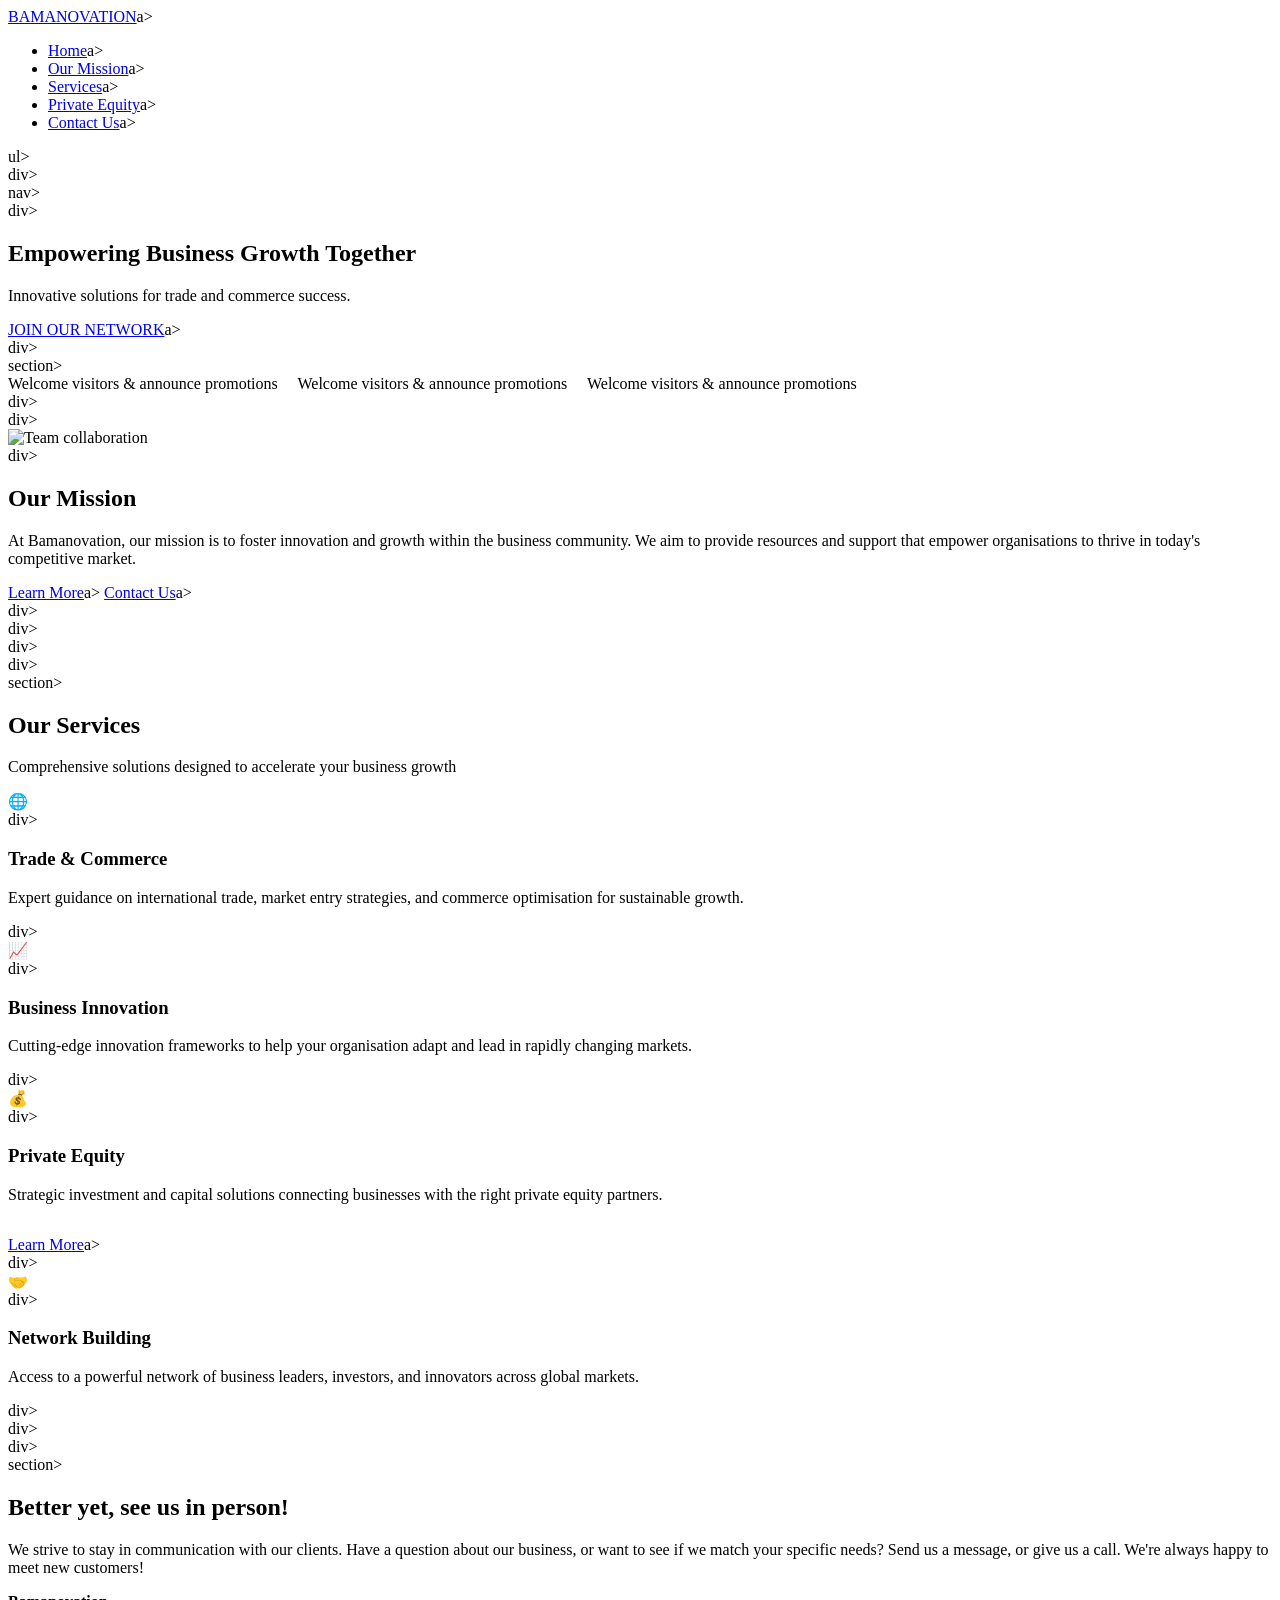
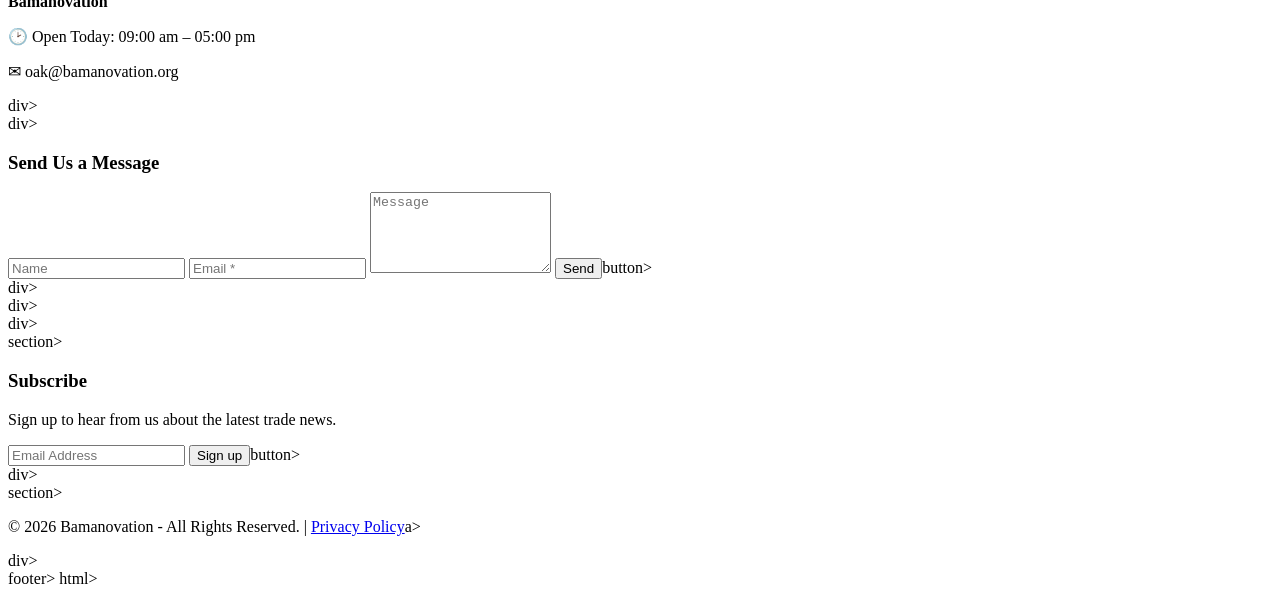
==== index.html @ 41e1ed7e "Add initial index.html for Bamanovation website This HTML file serves as the main structure for the " ====
<!DOCTYPE html>
<html lang="en">
  <head>
      <meta charset="UTF-8">
      <meta name="viewport" content="width=device-width, initial-scale=1.0">
      <title>Bamanovation - Empowering Business Growth Together</title>
    <link rel="stylesheet" href="style.css">
  </head>
<body>

    <!-- NAVIGATION -->
    <nav class="navbar">
          <div class="nav-container">
                  <a href="index.html" class="nav-logo">BAMANOVATION</a>a>
                  <ul class="nav-links">
                            <li><a href="index.html" class="active">Home</a>a></li>
                          <li><a href="index.html#mission">Our Mission</a>a></li>
                          <li><a href="index.html#services">Services</a>a></li>
                          <li><a href="private-equity.html">Private Equity</a>a></li>
                          <li><a href="index.html#contact">Contact Us</a>a></li>
                  </ul>ul>
          </div>div>
    </nav>nav>

  <!-- HERO SECTION -->
  <section class="hero">
      <div class="hero-overlay"></div>div>
      <div class="hero-content">
            <h1>Empowering Business Growth Together</h1>
            <p>Innovative solutions for trade and commerce success.</p>
            <a href="index.html#mission" class="btn-primary">JOIN OUR NETWORK</a>a>
      </div>div>
  </section>section>

  <!-- MARQUEE BANNER -->
  <div class="marquee-banner">
      <div class="marquee-track">
            <span>Welcome visitors &amp; announce promotions &nbsp;&nbsp;&nbsp; Welcome visitors &amp; announce promotions &nbsp;&nbsp;&nbsp; Welcome visitors &amp; announce promotions &nbsp;&nbsp;&nbsp;</span>
      </div>div>
  </div>div>

  <!-- MISSION SECTION -->
  <section class="mission" id="mission">
      <div class="container">
            <div class="mission-grid">
                    <div class="mission-image">
                              <img src="https://images.unsplash.com/photo-1522071820081-009f0129c71c?w=600&q=80" alt="Team collaboration">
                    </div>div>
                    <div class="mission-text">
                              <h2>Our Mission</h2>
                              <p>At Bamanovation, our mission is to foster innovation and growth within the business community. We aim to provide resources and support that empower organisations to thrive in today's competitive market.</p>
                              <div class="btn-group">
                                          <a href="#" class="btn-primary">Learn More</a>a>
                                          <a href="#contact" class="btn-outline">Contact Us</a>a>
                              </div>div>
                    </div>div>
            </div>div>
      </div>div>
  </section>section>

  <!-- SERVICES SECTION -->
  <section class="services" id="services">
      <div class="container">
            <h2>Our Services</h2>
            <p class="section-sub">Comprehensive solutions designed to accelerate your business growth</p>
            <div class="services-grid">
                    <div class="service-card">
                              <div class="service-icon">&#127760;</div>div>
                              <h3>Trade &amp; Commerce</h3>
                              <p>Expert guidance on international trade, market entry strategies, and commerce optimisation for sustainable growth.</p>
                    </div>div>
                    <div class="service-card">
                              <div class="service-icon">&#128200;</div>div>
                              <h3>Business Innovation</h3>
                              <p>Cutting-edge innovation frameworks to help your organisation adapt and lead in rapidly changing markets.</p>
                    </div>div>
                    <div class="service-card">
                              <div class="service-icon">&#128176;</div>div>
                              <h3>Private Equity</h3>
                              <p>Strategic investment and capital solutions connecting businesses with the right private equity partners.</p>
                              <a href="private-equity.html" class="btn-primary" style="margin-top:1rem;display:inline-block;">Learn More</a>a>
                    </div>div>
                    <div class="service-card">
                              <div class="service-icon">&#129309;</div>div>
                              <h3>Network Building</h3>
                              <p>Access to a powerful network of business leaders, investors, and innovators across global markets.</p>
                    </div>div>
            </div>div>
      </div>div>
  </section>section>

  <!-- CONTACT SECTION -->
  <section class="contact" id="contact">
      <div class="container">
            <div class="contact-grid">
                    <div class="contact-info">
                              <h2>Better yet, see us in person!</h2>
                              <p>We strive to stay in communication with our clients. Have a question about our business, or want to see if we match your specific needs? Send us a message, or give us a call. We're always happy to meet new customers!</p>
                              <div class="contact-details">
                                          <p><strong>Bamanovation</strong></p>
                                          <p>&#128337; Open Today: 09:00 am – 05:00 pm</p>
                                          <p>&#9993; oak@bamanovation.org</p>
                              </div>div>
                    </div>div>
                    <div class="contact-form">
                              <h3>Send Us a Message</h3>
                              <form>
                                            <input type="text" placeholder="Name" required>
                                            <input type="email" placeholder="Email *" required>
                                            <textarea placeholder="Message" rows="5"></textarea>
                                            <button type="submit" class="btn-primary">Send</button>button>
                              </form>
                    </div>div>
            </div>div>
      </div>div>
  </section>section>

    <!-- SUBSCRIBE SECTION -->
    <section class="subscribe">
          <div class="container">
                  <h3>Subscribe</h3>
                  <p>Sign up to hear from us about the latest trade news.</p>
                  <form class="subscribe-form">
                            <input type="email" placeholder="Email Address">
                            <button type="submit" class="btn-primary">Sign up</button>button>
                  </form>
          </div>div>
    </section>section>

    <!-- FOOTER -->
    <footer class="footer">
          <div class="container">
                  <p>&copy; 2026 Bamanovation - All Rights Reserved. | <a href="#">Privacy Policy</a>a></p>
          </div>div>
    </footer>footer>

</body>
</html>html>
                              </form></p></p></strong></span></p></h1></li></li>
</body></title>
  </head>
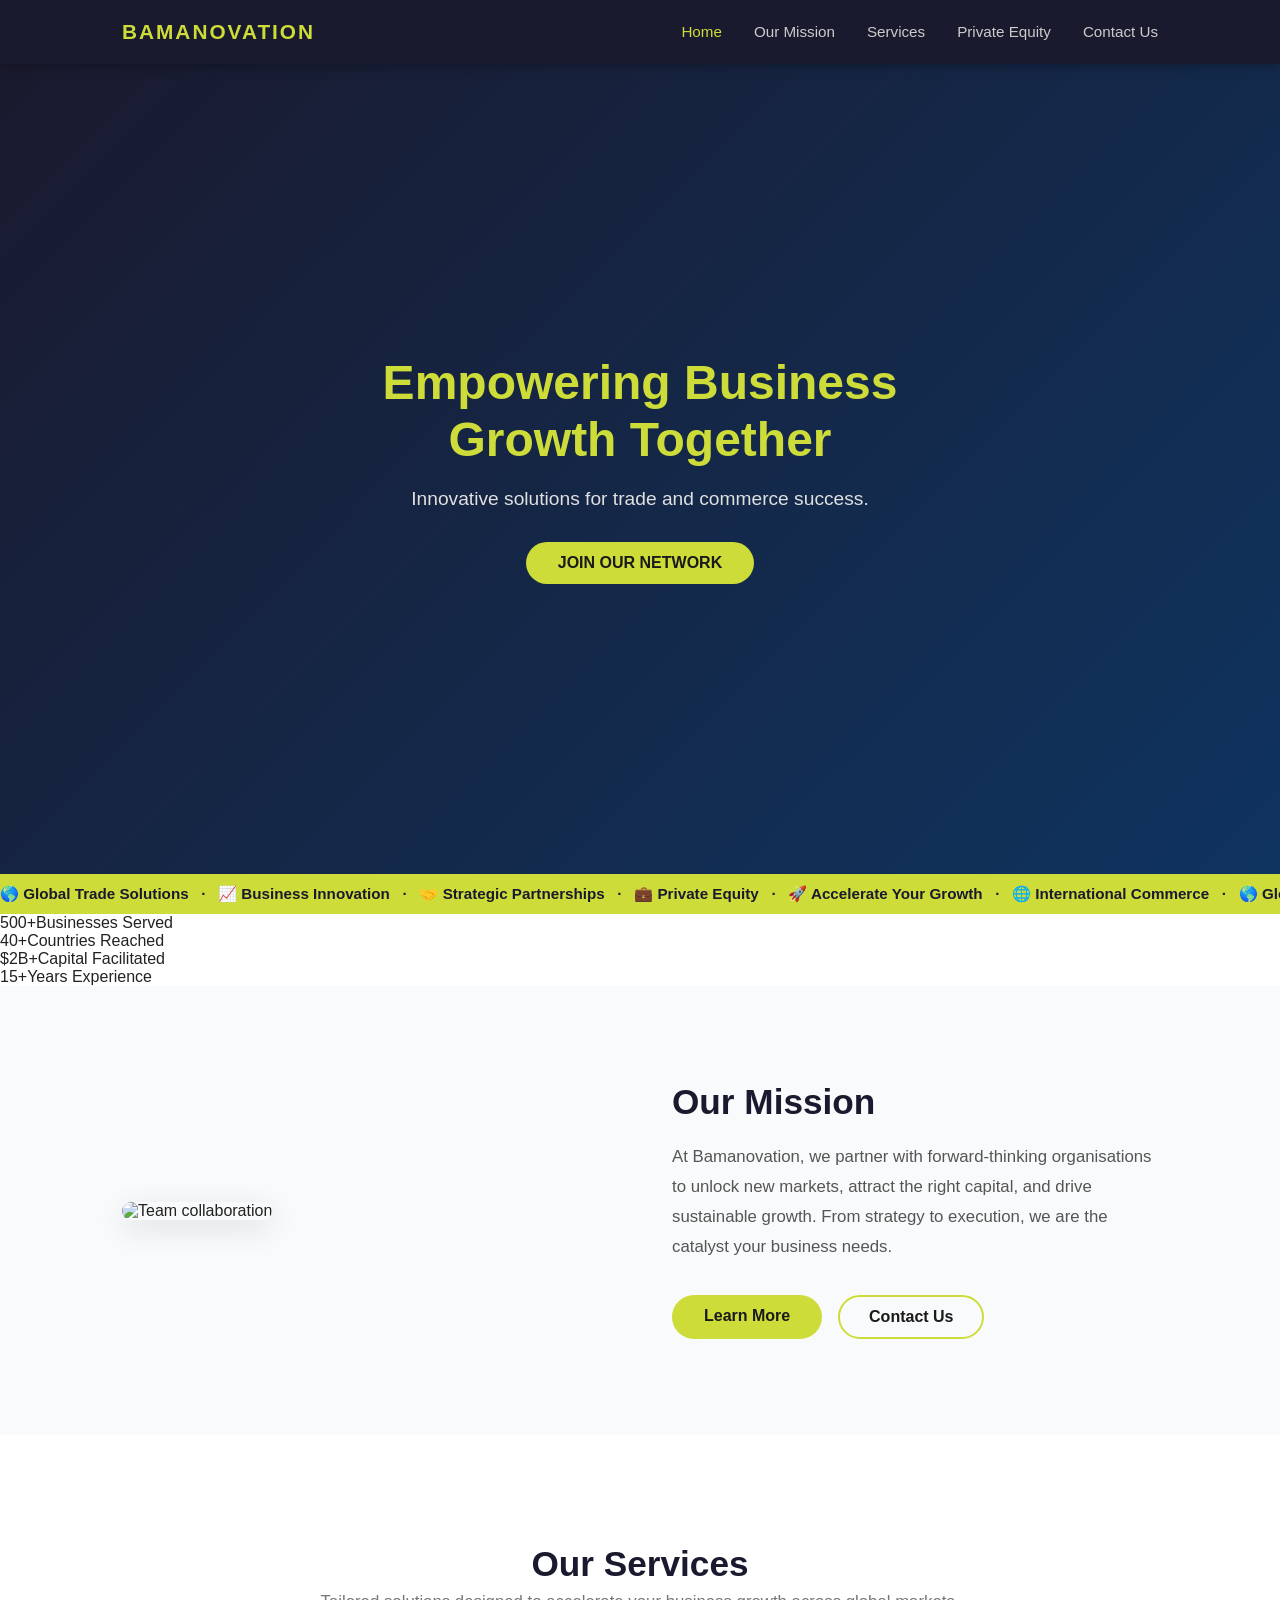
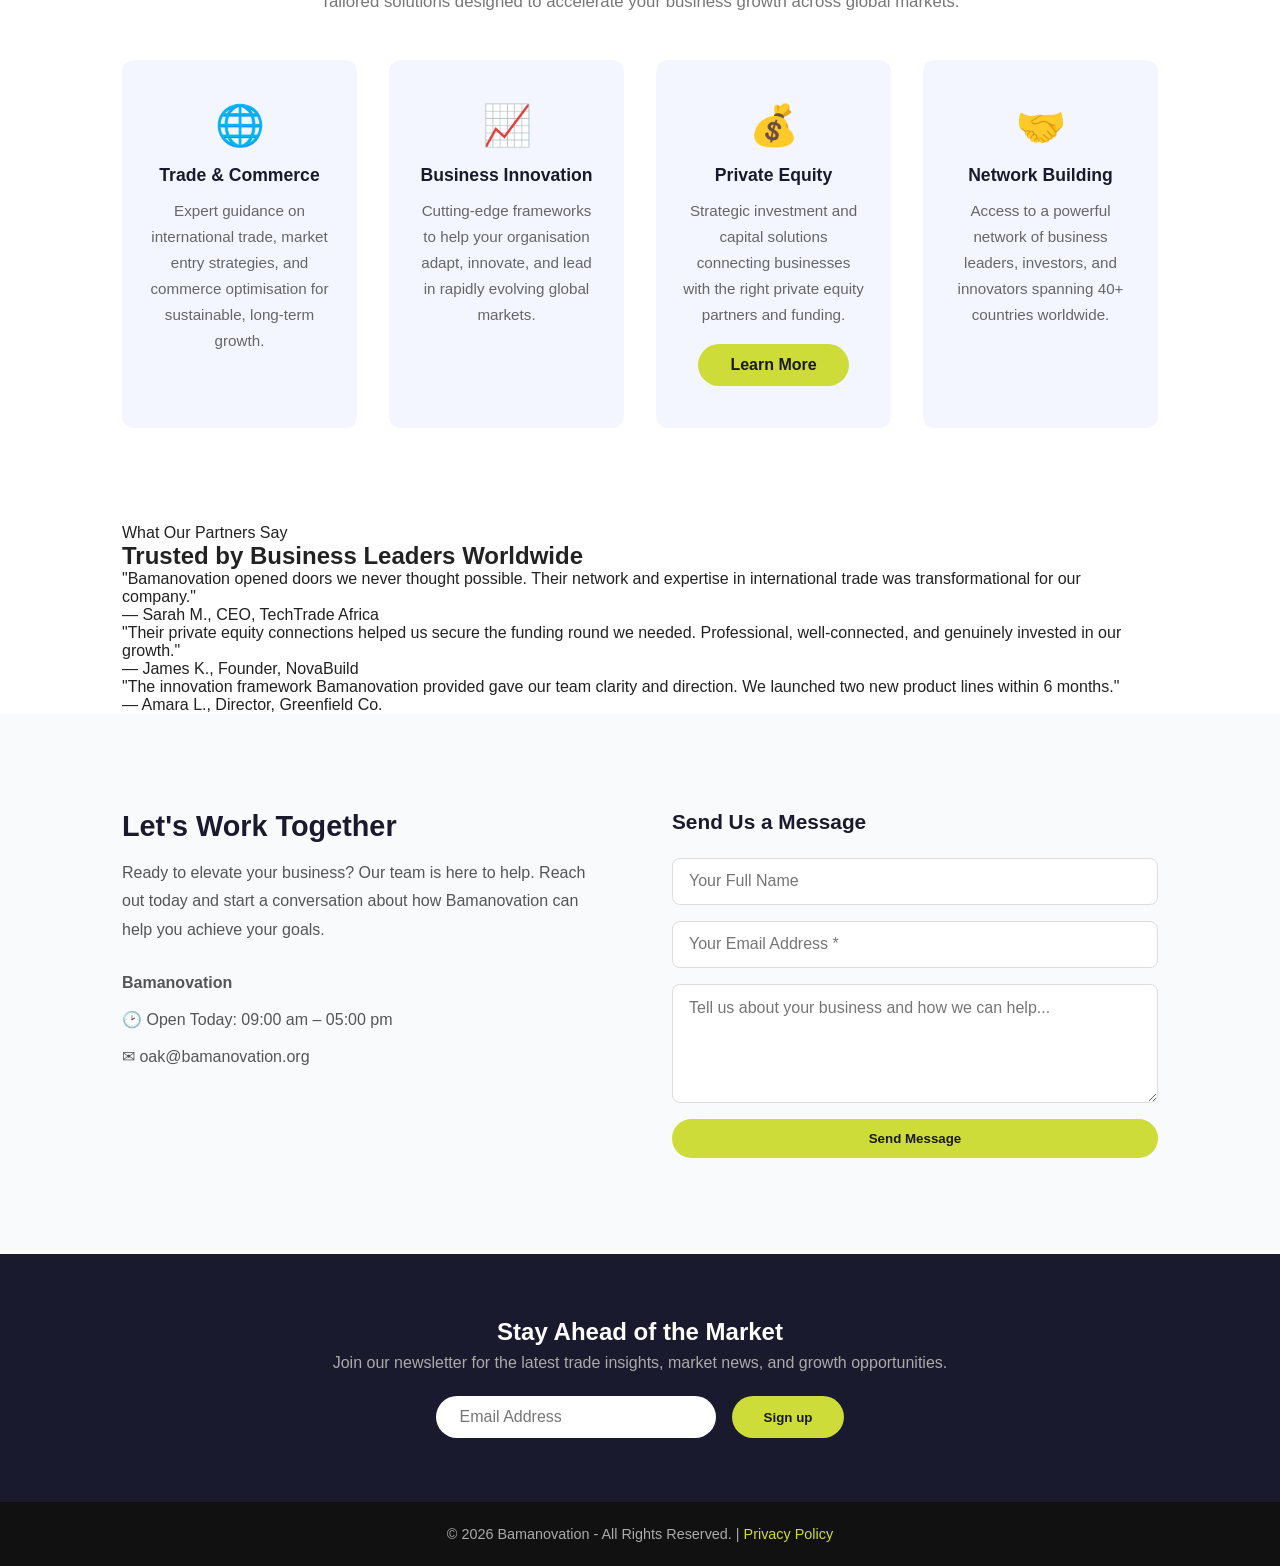
==== commit f8daabe5: "Refactor index.html for improved structure and clarity" ====
--- a/index.html
+++ b/index.html
@@ -1,141 +1,175 @@
 <!DOCTYPE html>
 <html lang="en">
   <head>
-      <meta charset="UTF-8">
-      <meta name="viewport" content="width=device-width, initial-scale=1.0">
-      <title>Bamanovation - Empowering Business Growth Together</title>
+    <meta charset="UTF-8">
+    <meta name="viewport" content="width=device-width, initial-scale=1.0">
+    <title>Bamanovation - Empowering Business Growth Together</title>
     <link rel="stylesheet" href="style.css">
   </head>
 <body>
 
-    <!-- NAVIGATION -->
-    <nav class="navbar">
-          <div class="nav-container">
-                  <a href="index.html" class="nav-logo">BAMANOVATION</a>a>
-                  <ul class="nav-links">
-                            <li><a href="index.html" class="active">Home</a>a></li>
-                          <li><a href="index.html#mission">Our Mission</a>a></li>
-                          <li><a href="index.html#services">Services</a>a></li>
-                          <li><a href="private-equity.html">Private Equity</a>a></li>
-                          <li><a href="index.html#contact">Contact Us</a>a></li>
-                  </ul>ul>
-          </div>div>
-    </nav>nav>
+  <!-- NAVIGATION -->
+  <nav class="navbar">
+    <div class="nav-container">
+      <a href="index.html" class="nav-logo">BAMANOVATION</a>
+      <ul class="nav-links">
+        <li><a href="index.html" class="active">Home</a></li>
+        <li><a href="index.html#mission">Our Mission</a></li>
+        <li><a href="index.html#services">Services</a></li>
+        <li><a href="private-equity.html">Private Equity</a></li>
+        <li><a href="index.html#contact">Contact Us</a></li>
+      </ul>
+    </div>
+  </nav>
 
   <!-- HERO SECTION -->
   <section class="hero">
-      <div class="hero-overlay"></div>div>
-      <div class="hero-content">
-            <h1>Empowering Business Growth Together</h1>
-            <p>Innovative solutions for trade and commerce success.</p>
-            <a href="index.html#mission" class="btn-primary">JOIN OUR NETWORK</a>a>
-      </div>div>
-  </section>section>
+    <div class="hero-content">
+      <h1>Empowering Business Growth Together</h1>
+      <p>Innovative solutions for trade and commerce success.</p>
+      <a href="index.html#mission" class="btn-primary">JOIN OUR NETWORK</a>
+    </div>
+  </section>
 
   <!-- MARQUEE BANNER -->
   <div class="marquee-banner">
-      <div class="marquee-track">
-            <span>Welcome visitors &amp; announce promotions &nbsp;&nbsp;&nbsp; Welcome visitors &amp; announce promotions &nbsp;&nbsp;&nbsp; Welcome visitors &amp; announce promotions &nbsp;&nbsp;&nbsp;</span>
-      </div>div>
-  </div>div>
+    <div class="marquee-track">
+      <span>&#127758; Global Trade Solutions &nbsp;&nbsp;&middot;&nbsp;&nbsp; &#128200; Business Innovation &nbsp;&nbsp;&middot;&nbsp;&nbsp; &#129309; Strategic Partnerships &nbsp;&nbsp;&middot;&nbsp;&nbsp; &#128188; Private Equity &nbsp;&nbsp;&middot;&nbsp;&nbsp; &#128640; Accelerate Your Growth &nbsp;&nbsp;&middot;&nbsp;&nbsp; &#127760; International Commerce &nbsp;&nbsp;&middot;&nbsp;&nbsp; &#127758; Global Trade Solutions &nbsp;&nbsp;&middot;&nbsp;&nbsp; &#128200; Business Innovation &nbsp;&nbsp;&middot;&nbsp;&nbsp; &#129309; Strategic Partnerships &nbsp;&nbsp;&middot;&nbsp;&nbsp; &#128188; Private Equity &nbsp;&nbsp;&middot;&nbsp;&nbsp; &#128640; Accelerate Your Growth &nbsp;&nbsp;&middot;&nbsp;&nbsp; &#127760; International Commerce &nbsp;&nbsp;&middot;&nbsp;&nbsp;</span>
+    </div>
+  </div>
+
+  <!-- STATS BAR -->
+  <div class="stats-bar">
+    <div class="stats-bar-inner">
+      <div class="stat-pill"><span class="stat-pill-num">500+</span><span class="stat-pill-label">Businesses Served</span></div>
+      <div class="stat-divider"></div>
+      <div class="stat-pill"><span class="stat-pill-num">40+</span><span class="stat-pill-label">Countries Reached</span></div>
+      <div class="stat-divider"></div>
+      <div class="stat-pill"><span class="stat-pill-num">$2B+</span><span class="stat-pill-label">Capital Facilitated</span></div>
+      <div class="stat-divider"></div>
+      <div class="stat-pill"><span class="stat-pill-num">15+</span><span class="stat-pill-label">Years Experience</span></div>
+    </div>
+  </div>
 
   <!-- MISSION SECTION -->
   <section class="mission" id="mission">
-      <div class="container">
-            <div class="mission-grid">
-                    <div class="mission-image">
-                              <img src="https://images.unsplash.com/photo-1522071820081-009f0129c71c?w=600&q=80" alt="Team collaboration">
-                    </div>div>
-                    <div class="mission-text">
-                              <h2>Our Mission</h2>
-                              <p>At Bamanovation, our mission is to foster innovation and growth within the business community. We aim to provide resources and support that empower organisations to thrive in today's competitive market.</p>
-                              <div class="btn-group">
-                                          <a href="#" class="btn-primary">Learn More</a>a>
-                                          <a href="#contact" class="btn-outline">Contact Us</a>a>
-                              </div>div>
-                    </div>div>
-            </div>div>
-      </div>div>
-  </section>section>
+    <div class="container">
+      <div class="mission-grid">
+        <div class="mission-image">
+          <img src="https://images.unsplash.com/photo-1522071820081-009f0129c71c?w=600&q=80" alt="Team collaboration">
+        </div>
+        <div class="mission-text">
+          <div class="section-accent"></div>
+          <h2>Our Mission</h2>
+          <p>At Bamanovation, we partner with forward-thinking organisations to unlock new markets, attract the right capital, and drive sustainable growth. From strategy to execution, we are the catalyst your business needs.</p>
+          <div class="btn-group">
+            <a href="#" class="btn-primary">Learn More</a>
+            <a href="#contact" class="btn-outline">Contact Us</a>
+          </div>
+        </div>
+      </div>
+    </div>
+  </section>
 
   <!-- SERVICES SECTION -->
   <section class="services" id="services">
-      <div class="container">
-            <h2>Our Services</h2>
-            <p class="section-sub">Comprehensive solutions designed to accelerate your business growth</p>
-            <div class="services-grid">
-                    <div class="service-card">
-                              <div class="service-icon">&#127760;</div>div>
-                              <h3>Trade &amp; Commerce</h3>
-                              <p>Expert guidance on international trade, market entry strategies, and commerce optimisation for sustainable growth.</p>
-                    </div>div>
-                    <div class="service-card">
-                              <div class="service-icon">&#128200;</div>div>
-                              <h3>Business Innovation</h3>
-                              <p>Cutting-edge innovation frameworks to help your organisation adapt and lead in rapidly changing markets.</p>
-                    </div>div>
-                    <div class="service-card">
-                              <div class="service-icon">&#128176;</div>div>
-                              <h3>Private Equity</h3>
-                              <p>Strategic investment and capital solutions connecting businesses with the right private equity partners.</p>
-                              <a href="private-equity.html" class="btn-primary" style="margin-top:1rem;display:inline-block;">Learn More</a>a>
-                    </div>div>
-                    <div class="service-card">
-                              <div class="service-icon">&#129309;</div>div>
-                              <h3>Network Building</h3>
-                              <p>Access to a powerful network of business leaders, investors, and innovators across global markets.</p>
-                    </div>div>
-            </div>div>
-      </div>div>
-  </section>section>
+    <div class="container">
+      <div class="section-accent" style="margin:0 auto 0.8rem;"></div>
+      <h2>Our Services</h2>
+      <p class="section-sub">Tailored solutions designed to accelerate your business growth across global markets.</p>
+      <div class="services-grid">
+        <div class="service-card">
+          <div class="service-icon">&#127760;</div>
+          <h3>Trade &amp; Commerce</h3>
+          <p>Expert guidance on international trade, market entry strategies, and commerce optimisation for sustainable, long-term growth.</p>
+        </div>
+        <div class="service-card">
+          <div class="service-icon">&#128200;</div>
+          <h3>Business Innovation</h3>
+          <p>Cutting-edge frameworks to help your organisation adapt, innovate, and lead in rapidly evolving global markets.</p>
+        </div>
+        <div class="service-card">
+          <div class="service-icon">&#128176;</div>
+          <h3>Private Equity</h3>
+          <p>Strategic investment and capital solutions connecting businesses with the right private equity partners and funding.</p>
+          <a href="private-equity.html" class="btn-primary" style="margin-top:1rem;display:inline-block;">Learn More</a>
+        </div>
+        <div class="service-card">
+          <div class="service-icon">&#129309;</div>
+          <h3>Network Building</h3>
+          <p>Access to a powerful network of business leaders, investors, and innovators spanning 40+ countries worldwide.</p>
+        </div>
+      </div>
+    </div>
+  </section>
+
+  <!-- TESTIMONIALS SECTION -->
+  <section class="testimonials">
+    <div class="container">
+      <p class="testimonial-label">What Our Partners Say</p>
+      <h2>Trusted by Business Leaders Worldwide</h2>
+      <div class="testimonials-grid">
+        <div class="testimonial-card">
+          <p class="testimonial-text">"Bamanovation opened doors we never thought possible. Their network and expertise in international trade was transformational for our company."</p>
+          <p class="testimonial-author">&#8212; Sarah M., CEO, TechTrade Africa</p>
+        </div>
+        <div class="testimonial-card">
+          <p class="testimonial-text">"Their private equity connections helped us secure the funding round we needed. Professional, well-connected, and genuinely invested in our growth."</p>
+          <p class="testimonial-author">&#8212; James K., Founder, NovaBuild</p>
+        </div>
+        <div class="testimonial-card">
+          <p class="testimonial-text">"The innovation framework Bamanovation provided gave our team clarity and direction. We launched two new product lines within 6 months."</p>
+          <p class="testimonial-author">&#8212; Amara L., Director, Greenfield Co.</p>
+        </div>
+      </div>
+    </div>
+  </section>
 
   <!-- CONTACT SECTION -->
   <section class="contact" id="contact">
-      <div class="container">
-            <div class="contact-grid">
-                    <div class="contact-info">
-                              <h2>Better yet, see us in person!</h2>
-                              <p>We strive to stay in communication with our clients. Have a question about our business, or want to see if we match your specific needs? Send us a message, or give us a call. We're always happy to meet new customers!</p>
-                              <div class="contact-details">
-                                          <p><strong>Bamanovation</strong></p>
-                                          <p>&#128337; Open Today: 09:00 am – 05:00 pm</p>
-                                          <p>&#9993; oak@bamanovation.org</p>
-                              </div>div>
-                    </div>div>
-                    <div class="contact-form">
-                              <h3>Send Us a Message</h3>
-                              <form>
-                                            <input type="text" placeholder="Name" required>
-                                            <input type="email" placeholder="Email *" required>
-                                            <textarea placeholder="Message" rows="5"></textarea>
-                                            <button type="submit" class="btn-primary">Send</button>button>
-                              </form>
-                    </div>div>
-            </div>div>
-      </div>div>
-  </section>section>
+    <div class="container">
+      <div class="contact-grid">
+        <div class="contact-info">
+          <div class="section-accent"></div>
+          <h2>Let's Work Together</h2>
+          <p>Ready to elevate your business? Our team is here to help. Reach out today and start a conversation about how Bamanovation can help you achieve your goals.</p>
+          <div class="contact-details">
+            <p><strong>Bamanovation</strong></p>
+            <p>&#128337; Open Today: 09:00 am &ndash; 05:00 pm</p>
+            <p>&#9993; oak@bamanovation.org</p>
+          </div>
+        </div>
+        <div class="contact-form">
+          <h3>Send Us a Message</h3>
+          <form>
+            <input type="text" placeholder="Your Full Name" required>
+            <input type="email" placeholder="Your Email Address *" required>
+            <textarea placeholder="Tell us about your business and how we can help..." rows="5"></textarea>
+            <button type="submit" class="btn-primary">Send Message</button>
+          </form>
+        </div>
+      </div>
+    </div>
+  </section>
 
-    <!-- SUBSCRIBE SECTION -->
-    <section class="subscribe">
-          <div class="container">
-                  <h3>Subscribe</h3>
-                  <p>Sign up to hear from us about the latest trade news.</p>
-                  <form class="subscribe-form">
-                            <input type="email" placeholder="Email Address">
-                            <button type="submit" class="btn-primary">Sign up</button>button>
-                  </form>
-          </div>div>
-    </section>section>
+  <!-- SUBSCRIBE SECTION -->
+  <section class="subscribe">
+    <div class="container">
+      <h3>Stay Ahead of the Market</h3>
+      <p>Join our newsletter for the latest trade insights, market news, and growth opportunities.</p>
+      <form class="subscribe-form">
+        <input type="email" placeholder="Email Address">
+        <button type="submit" class="btn-primary">Sign up</button>
+      </form>
+    </div>
+  </section>
 
-    <!-- FOOTER -->
-    <footer class="footer">
-          <div class="container">
-                  <p>&copy; 2026 Bamanovation - All Rights Reserved. | <a href="#">Privacy Policy</a>a></p>
-          </div>div>
-    </footer>footer>
+  <!-- FOOTER -->
+  <footer class="footer">
+    <div class="container">
+      <p>&copy; 2026 Bamanovation - All Rights Reserved. | <a href="#">Privacy Policy</a></p>
+    </div>
+  </footer>
 
 </body>
-</html>html>
-                              </form></p></p></strong></span></p></h1></li></li>
-</body></title>
-  </head>
+</html>
--- a/style.css
+++ b/style.css
@@ -0,0 +1,87 @@
+/* BAMANOVATION STYLES */
+* { margin: 0; padding: 0; box-sizing: border-box; }
+body { font-family: 'Segoe UI', Arial, sans-serif; color: #222; background: #fff; }
+a { text-decoration: none; color: inherit; }
+ul { list-style: none; }
+.container { max-width: 1100px; margin: 0 auto; padding: 0 2rem; }
+.btn-primary { display: inline-block; background: #cddc39; color: #1a1a1a; font-weight: 700; padding: 0.75rem 2rem; border-radius: 30px; border: none; cursor: pointer; }
+.btn-primary:hover { background: #b5c700; }
+.btn-outline { display: inline-block; border: 2px solid #cddc39; color: #1a1a1a; font-weight: 700; padding: 0.7rem 1.8rem; border-radius: 30px; cursor: pointer; }
+.btn-outline:hover { background: #cddc39; }
+.navbar { background: #1a1a2e; position: sticky; top: 0; z-index: 100; box-shadow: 0 2px 12px rgba(0,0,0,0.3); }
+.nav-container { max-width: 1100px; margin: 0 auto; padding: 0 2rem; display: flex; justify-content: space-between; align-items: center; height: 64px; }
+.nav-logo { color: #cddc39; font-size: 1.3rem; font-weight: 900; letter-spacing: 2px; }
+.nav-links { display: flex; gap: 2rem; }
+.nav-links a { color: #ccc; font-size: 0.95rem; font-weight: 500; }
+.nav-links a:hover, .nav-links a.active { color: #cddc39; }
+.hero { position: relative; min-height: 90vh; background: linear-gradient(135deg,#1a1a2e,#0f3460); display: flex; align-items: center; justify-content: center; text-align: center; overflow: hidden; }
+.hero::before { content:''; position:absolute; inset:0; background:url('https://images.unsplash.com/photo-1522202176988-66273c2fd55f?w=1400') center/cover; opacity:.18; }
+.hero-content { position:relative; z-index:1; max-width:750px; padding:2rem; }
+.hero-content h1 { font-size:3rem; font-weight:900; color:#cddc39; line-height:1.2; margin-bottom:1.2rem; }
+.hero-content p { color:#e0e0e0; font-size:1.2rem; margin-bottom:2rem; }
+.marquee-banner { background:#cddc39; padding:.7rem 0; overflow:hidden; white-space:nowrap; }
+.marquee-track { display:inline-block; animation:marquee 18s linear infinite; }
+.marquee-track span { font-weight:700; color:#1a1a2e; font-size:.95rem; }
+@keyframes marquee { 0%{transform:translateX(0)} 100%{transform:translateX(-50%)} }
+.mission { padding:6rem 0; background:#f9fafb; }
+.mission-grid { display:grid; grid-template-columns:1fr 1fr; gap:4rem; align-items:center; }
+.mission-image img { width:100%; border-radius:12px; box-shadow:0 8px 30px rgba(0,0,0,.12); }
+.mission-text h2 { font-size:2.2rem; font-weight:900; margin-bottom:1.2rem; color:#1a1a2e; }
+.mission-text p { font-size:1.05rem; color:#555; line-height:1.8; margin-bottom:2rem; }
+.btn-group { display:flex; gap:1rem; flex-wrap:wrap; }
+.services { padding:6rem 0; background:#fff; text-align:center; }
+.services h2 { font-size:2.2rem; font-weight:900; color:#1a1a2e; margin-bottom:.5rem; }
+.section-sub { color:#777; margin-bottom:3rem; font-size:1.05rem; }
+.services-grid { display:grid; grid-template-columns:repeat(auto-fit,minmax(220px,1fr)); gap:2rem; }
+.service-card { background:#f4f6ff; border-radius:12px; padding:2.5rem 1.5rem; text-align:center; transition:transform .2s; border:2px solid transparent; }
+.service-card:hover { transform:translateY(-6px); box-shadow:0 12px 32px rgba(0,0,0,.1); border-color:#cddc39; }
+.service-icon { font-size:2.5rem; margin-bottom:1rem; }
+.service-card h3 { font-size:1.1rem; font-weight:800; color:#1a1a2e; margin-bottom:.8rem; }
+.service-card p { color:#666; font-size:.95rem; line-height:1.7; }
+.contact { padding:6rem 0; background:#f9fafb; }
+.contact-grid { display:grid; grid-template-columns:1fr 1fr; gap:4rem; align-items:start; }
+.contact-info h2 { font-size:1.8rem; font-weight:900; color:#1a1a2e; margin-bottom:1rem; }
+.contact-info p { color:#555; line-height:1.8; margin-bottom:.5rem; }
+.contact-details { margin-top:1.5rem; }
+.contact-form h3 { font-size:1.3rem; font-weight:800; color:#1a1a2e; margin-bottom:1.5rem; }
+.contact-form form { display:flex; flex-direction:column; gap:1rem; }
+.contact-form input,.contact-form textarea { padding:.85rem 1rem; border:1px solid #ddd; border-radius:8px; font-size:1rem; font-family:inherit; }
+.contact-form input:focus,.contact-form textarea:focus { outline:none; border-color:#cddc39; }
+.subscribe { padding:4rem 0; background:#1a1a2e; text-align:center; color:#fff; }
+.subscribe h3 { font-size:1.5rem; margin-bottom:.5rem; }
+.subscribe p { color:#aaa; margin-bottom:1.5rem; }
+.subscribe-form { display:flex; justify-content:center; gap:1rem; flex-wrap:wrap; }
+.subscribe-form input { padding:.75rem 1.5rem; border-radius:30px; border:none; font-size:1rem; min-width:280px; }
+.footer { background:#111; color:#aaa; text-align:center; padding:1.5rem 0; font-size:.9rem; }
+.footer a { color:#cddc39; }
+.page-hero { background:linear-gradient(135deg,#1a1a2e,#0f3460); color:#fff; padding:5rem 2rem; text-align:center; }
+.page-hero h1 { font-size:2.8rem; font-weight:900; color:#cddc39; margin-bottom:1rem; }
+.page-hero p { font-size:1.15rem; color:#ccc; max-width:650px; margin:0 auto; }
+.pe-overview { padding:5rem 0; background:#fff; }
+.pe-overview h2 { font-size:2rem; font-weight:900; color:#1a1a2e; margin-bottom:1rem; }
+.pe-overview p { color:#555; font-size:1.05rem; line-height:1.85; margin-bottom:1.5rem; max-width:800px; }
+.pe-stats { background:#1a1a2e; color:#fff; padding:4rem 0; text-align:center; }
+.pe-stats h2 { font-size:2rem; font-weight:900; margin-bottom:2.5rem; color:#cddc39; }
+.stats-grid { display:grid; grid-template-columns:repeat(auto-fit,minmax(180px,1fr)); gap:2rem; }
+.stat-item .stat-number { font-size:2.8rem; font-weight:900; color:#cddc39; }
+.stat-item .stat-label { font-size:.95rem; color:#ccc; margin-top:.4rem; }
+.pe-focus { padding:5rem 0; background:#f9fafb; }
+.pe-focus h2 { font-size:2rem; font-weight:900; text-align:center; color:#1a1a2e; margin-bottom:2.5rem; }
+.focus-grid { display:grid; grid-template-columns:repeat(auto-fit,minmax(240px,1fr)); gap:2rem; }
+.focus-card { background:#fff; border-radius:12px; padding:2rem 1.5rem; box-shadow:0 4px 18px rgba(0,0,0,.07); border-left:4px solid #cddc39; transition:transform .2s; }
+.focus-card:hover { transform:translateY(-4px); }
+.focus-card h3 { font-size:1.1rem; font-weight:800; color:#1a1a2e; margin-bottom:.7rem; }
+.focus-card p { color:#666; font-size:.95rem; line-height:1.7; }
+.pe-process { padding:5rem 0; background:#fff; }
+.pe-process h2 { font-size:2rem; font-weight:900; text-align:center; color:#1a1a2e; margin-bottom:3rem; }
+.process-steps { display:grid; grid-template-columns:repeat(auto-fit,minmax(200px,1fr)); gap:2rem; }
+.process-step { text-align:center; padding:2rem 1rem; }
+.step-number { width:54px; height:54px; background:#cddc39; color:#1a1a2e; font-size:1.4rem; font-weight:900; border-radius:50%; display:flex; align-items:center; justify-content:center; margin:0 auto 1rem; }
+.process-step h3 { font-size:1rem; font-weight:800; color:#1a1a2e; margin-bottom:.5rem; }
+.process-step p { color:#666; font-size:.9rem; line-height:1.6; }
+.pe-cta { padding:5rem 0; background:linear-gradient(135deg,#cddc39,#a8b400); text-align:center; }
+.pe-cta h2 { font-size:2rem; font-weight:900; color:#1a1a2e; margin-bottom:1rem; }
+.pe-cta p { color:#333; font-size:1.05rem; margin-bottom:2rem; max-width:600px; margin-left:auto; margin-right:auto; }
+.pe-cta .btn-dark { display:inline-block; background:#1a1a2e; color:#cddc39; font-weight:700; padding:.85rem 2.5rem; border-radius:30px; font-size:1rem; }
+.pe-cta .btn-dark:hover { background:#0f3460; }
+@media(max-width:768px) { .nav-links{display:none} .hero-content h1{font-size:2rem} .mission-grid,.contact-grid{grid-template-columns:1fr;gap:2rem} .page-hero h1{font-size:2rem} }
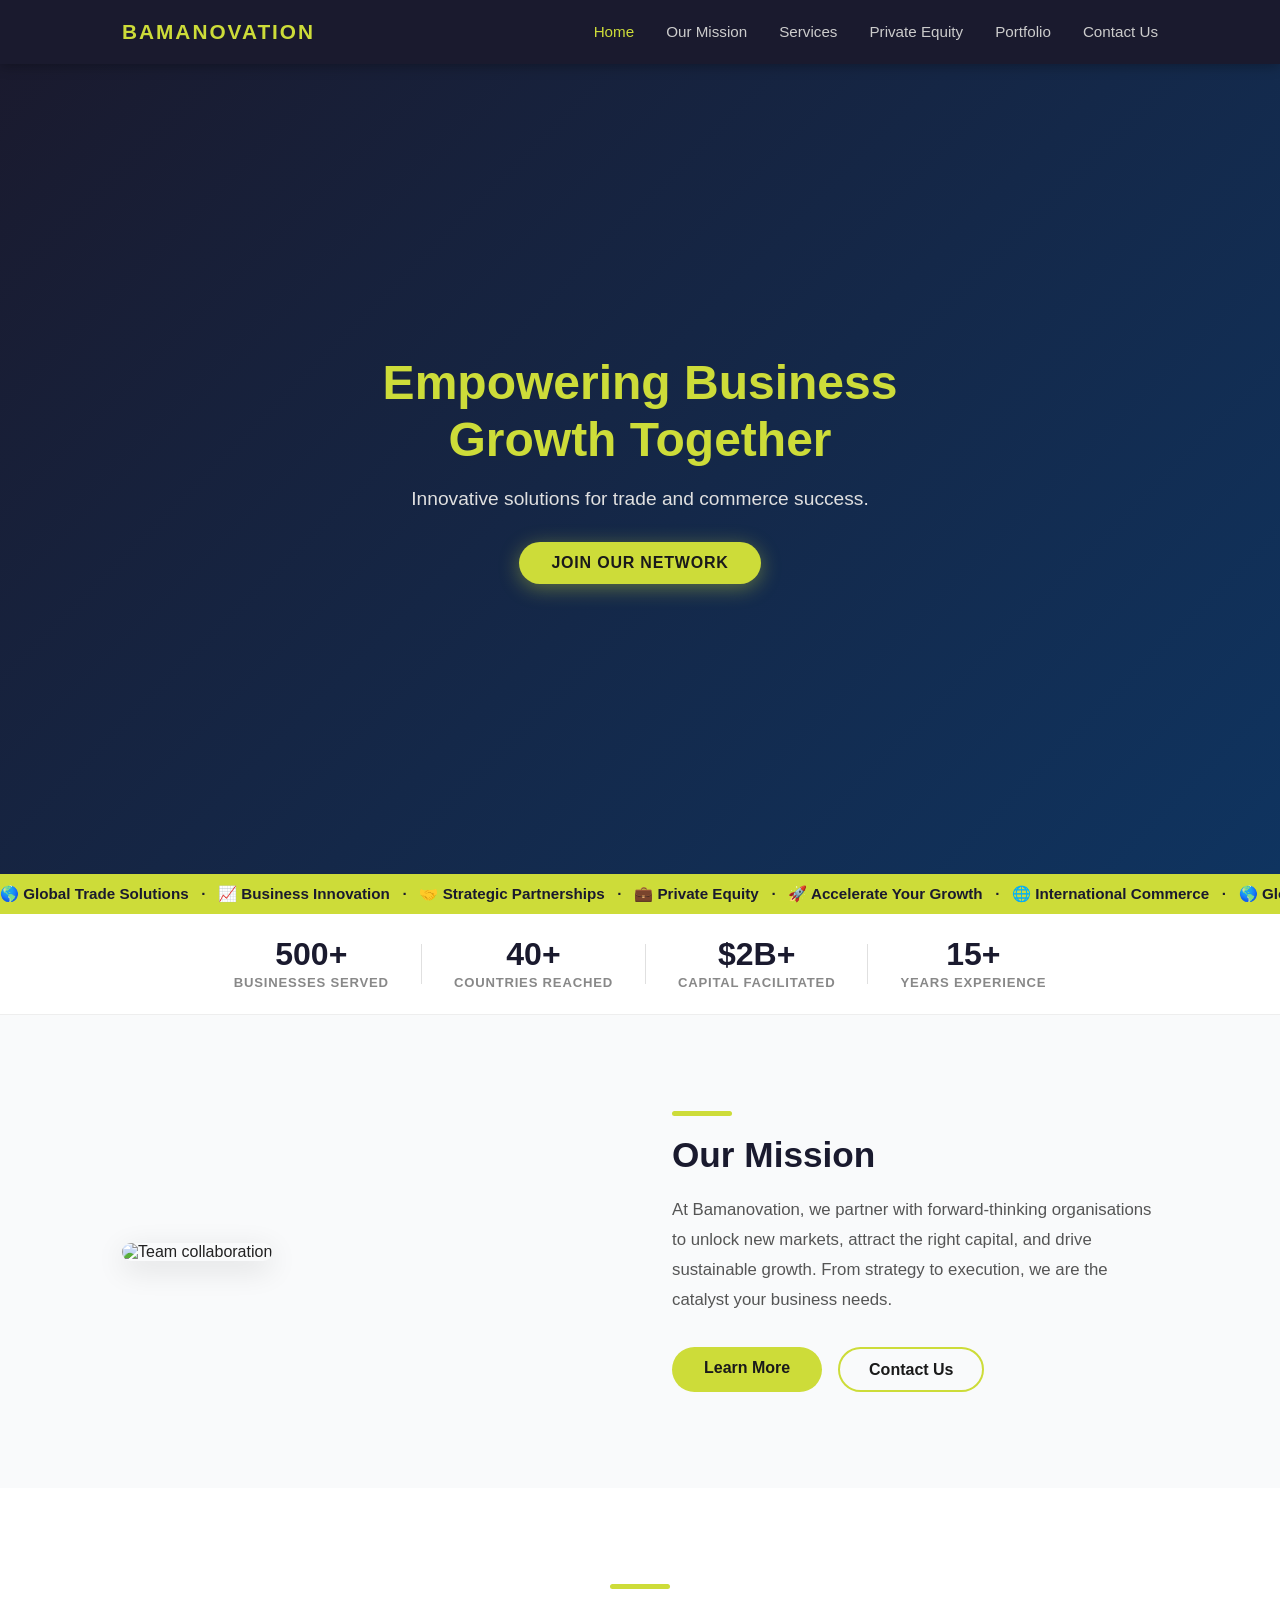
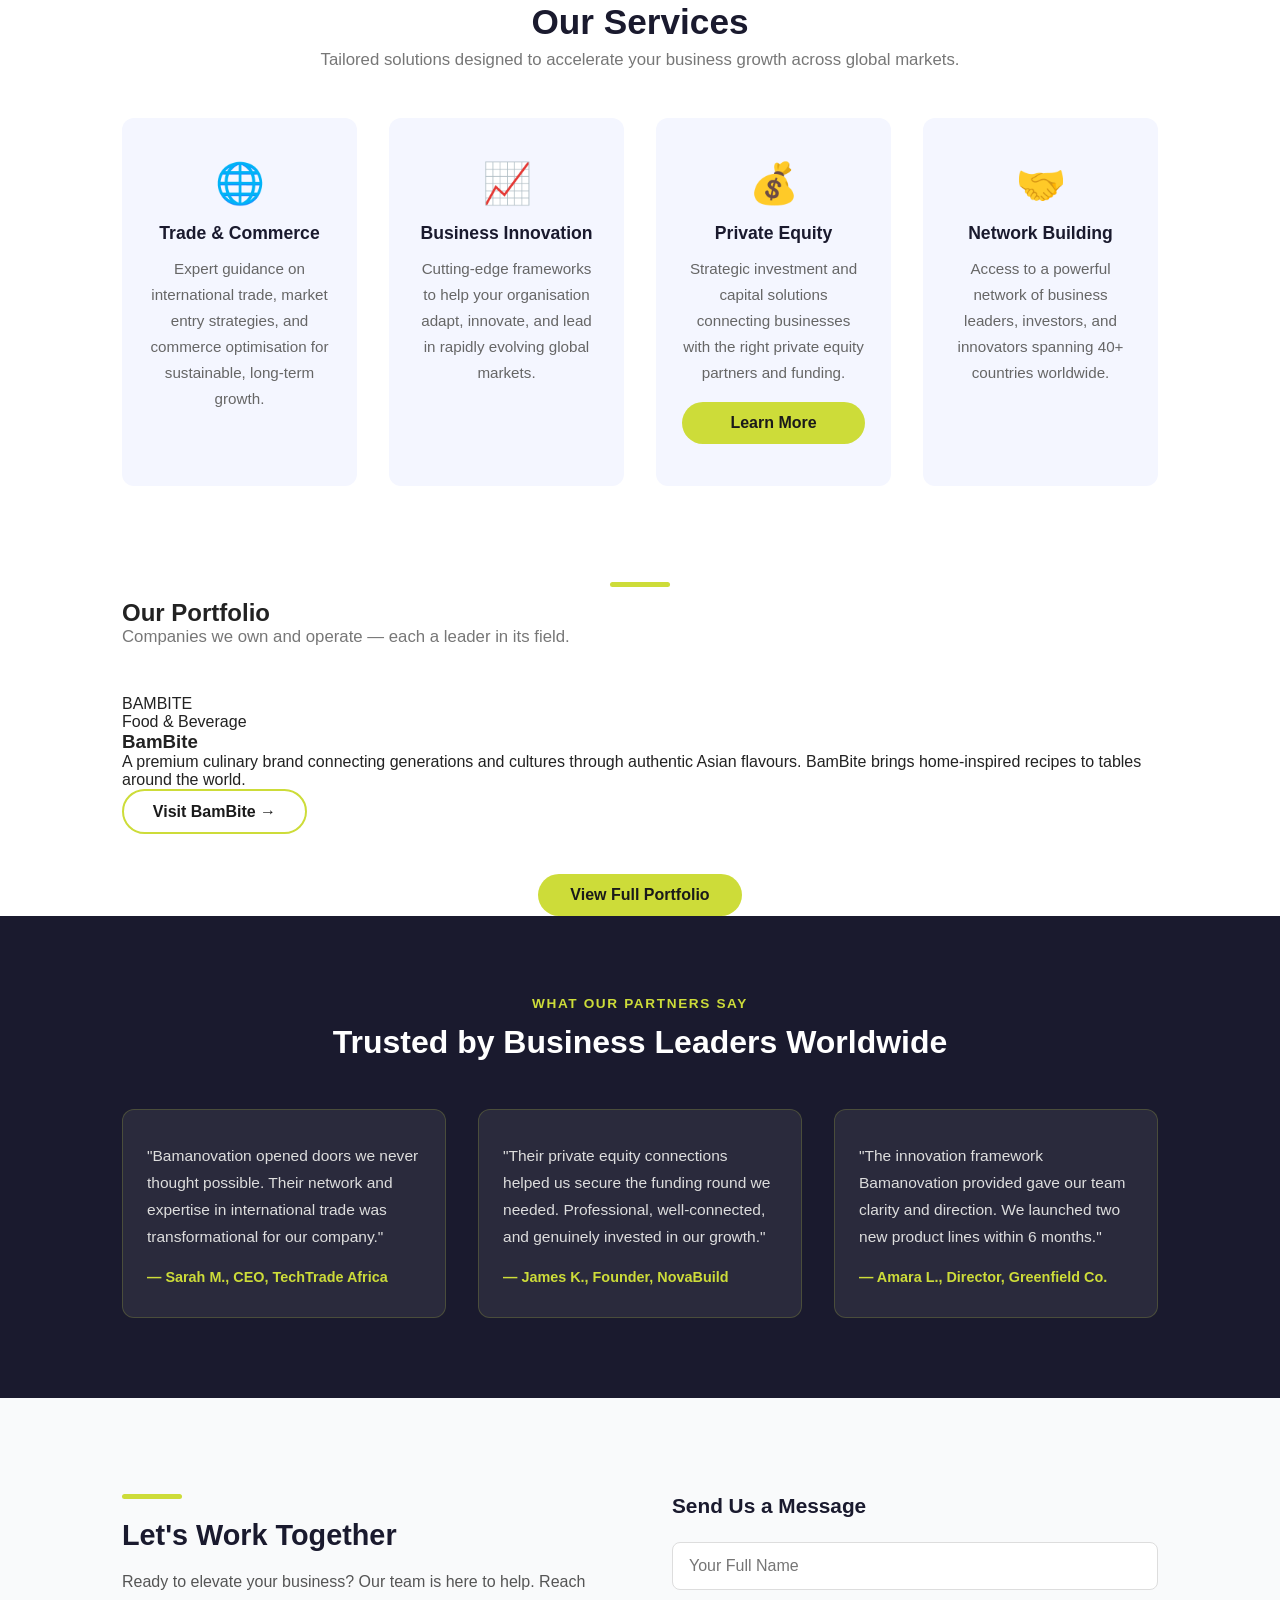
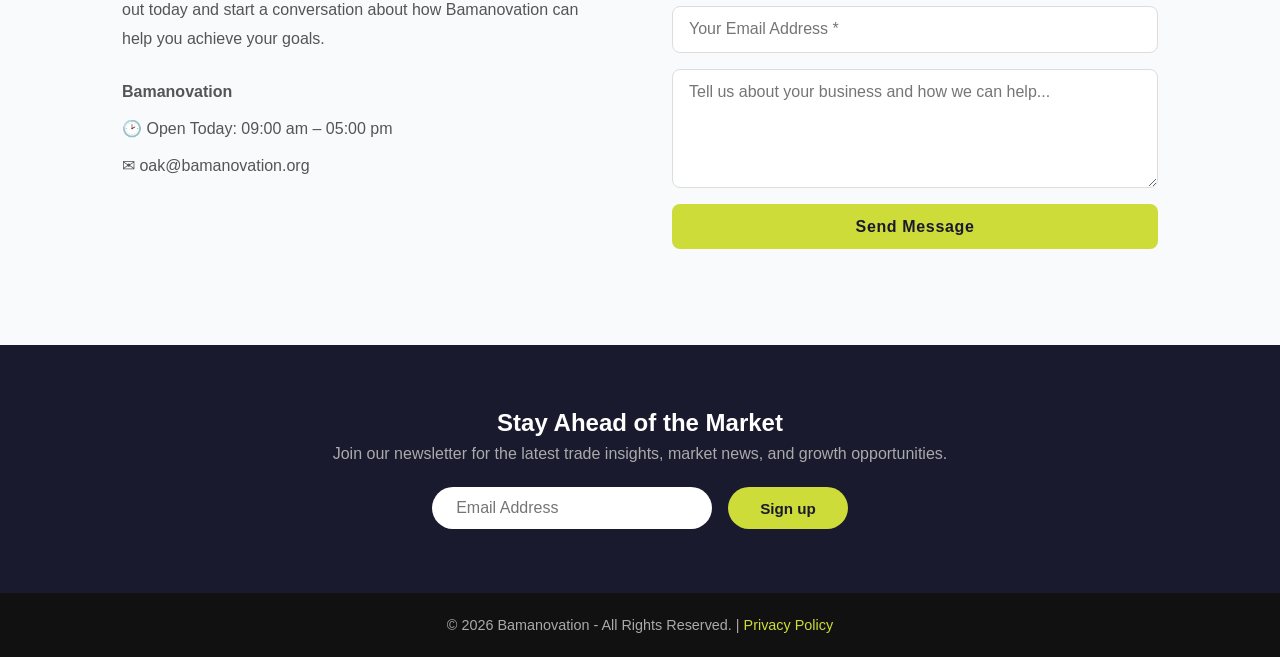
==== commit b35b178c: "Add Portfolio section to index.html Added a new Portfolio section with details about BamBite." ====
--- a/index.html
+++ b/index.html
@@ -17,6 +17,7 @@
         <li><a href="index.html#mission">Our Mission</a></li>
         <li><a href="index.html#services">Services</a></li>
         <li><a href="private-equity.html">Private Equity</a></li>
+        <li><a href="portfolio.html">Portfolio</a></li>
         <li><a href="index.html#contact">Contact Us</a></li>
       </ul>
     </div>
@@ -103,6 +104,33 @@
     </div>
   </section>
 
+
+  <!-- PORTFOLIO SECTION -->
+  <section class="portfolio-preview" id="portfolio">
+    <div class="container">
+      <div class="section-accent" style="margin:0 auto 0.8rem;"></div>
+      <h2>Our Portfolio</h2>
+      <p class="section-sub">Companies we own and operate — each a leader in its field.</p>
+      <div class="portfolio-grid">
+        <div class="portfolio-card">
+          <div class="portfolio-logo-wrap">
+            <img src="https://bambite.co/cdn/shop/files/BamBite_Logo.png?v=1749022840" alt="BamBite logo" class="portfolio-logo" onerror="this.style.display='none';this.nextElementSibling.style.display='flex'">
+            <div class="portfolio-logo-fallback" style="display:none;">BAMBITE</div>
+          </div>
+          <div class="portfolio-card-body">
+            <span class="portfolio-tag">Food &amp; Beverage</span>
+            <h3>BamBite</h3>
+            <p>A premium culinary brand connecting generations and cultures through authentic Asian flavours. BamBite brings home-inspired recipes to tables around the world.</p>
+            <a href="https://bambite.co" target="_blank" rel="noopener" class="btn-outline portfolio-btn">Visit BamBite &rarr;</a>
+          </div>
+        </div>
+      </div>
+      <div style="text-align:center;margin-top:2.5rem;">
+        <a href="portfolio.html" class="btn-primary">View Full Portfolio</a>
+      </div>
+    </div>
+  </section>
+
   <!-- TESTIMONIALS SECTION -->
   <section class="testimonials">
     <div class="container">
--- a/style.css
+++ b/style.css
@@ -85,3 +85,61 @@
 .pe-cta .btn-dark { display:inline-block; background:#1a1a2e; color:#cddc39; font-weight:700; padding:.85rem 2.5rem; border-radius:30px; font-size:1rem; }
 .pe-cta .btn-dark:hover { background:#0f3460; }
 @media(max-width:768px) { .nav-links{display:none} .hero-content h1{font-size:2rem} .mission-grid,.contact-grid{grid-template-columns:1fr;gap:2rem} .page-hero h1{font-size:2rem} }
+
+
+/* ===== STATS BAR ===== */
+.stats-bar { background: #fff; border-bottom: 1px solid #eee; padding: 1.5rem 2rem; }
+.stats-bar-inner { max-width: 1100px; margin: 0 auto; display: flex; align-items: center; justify-content: center; flex-wrap: wrap; }
+.stat-pill { display: flex; flex-direction: column; align-items: center; padding: 0 2rem; text-align: center; }
+.stat-pill-num { font-size: 2rem; font-weight: 900; color: #1a1a2e; line-height: 1; }
+.stat-pill-label { font-size: 0.82rem; color: #888; margin-top: 0.3rem; text-transform: uppercase; letter-spacing: 0.06em; font-weight: 600; }
+.stat-divider { width: 1px; height: 40px; background: #e0e0e0; }
+
+/* ===== SECTION ACCENT ===== */
+.section-accent { width: 60px; height: 5px; background: #cddc39; border-radius: 3px; margin-bottom: 1.2rem; }
+
+/* ===== TESTIMONIALS SECTION ===== */
+.testimonials { background: #1a1a2e; padding: 5rem 0; text-align: center; }
+.testimonials .container { max-width: 1100px; margin: 0 auto; padding: 0 2rem; }
+.testimonial-label { color: #cddc39; font-size: 0.85rem; font-weight: 700; letter-spacing: 0.12em; text-transform: uppercase; margin-bottom: 0.8rem; }
+.testimonials h2 { color: #fff; font-size: 2rem; font-weight: 900; margin-bottom: 3rem; }
+.testimonials-grid { display: grid; grid-template-columns: repeat(auto-fit, minmax(280px, 1fr)); gap: 2rem; }
+.testimonial-card { background: rgba(255,255,255,0.07); border-radius: 12px; padding: 2rem 1.5rem; text-align: left; border: 1px solid rgba(205,220,57,0.2); transition: transform 0.2s; }
+.testimonial-card:hover { transform: translateY(-4px); }
+.testimonial-text { color: #ddd; font-size: 0.97rem; line-height: 1.75; margin-bottom: 1.2rem; }
+.testimonial-author { color: #cddc39; font-weight: 700; font-size: 0.9rem; }
+
+/* ===== ENHANCED BUTTONS ===== */
+html { scroll-behavior: smooth; }
+.hero-content .btn-primary { font-size: 1rem; letter-spacing: 0.05em; text-transform: uppercase; box-shadow: 0 4px 20px rgba(205,220,57,0.4); transition: transform 0.2s, box-shadow 0.2s; }
+.hero-content .btn-primary:hover { transform: translateY(-2px); box-shadow: 0 8px 28px rgba(205,220,57,0.55); }
+
+/* ===== NAV HOVER UNDERLINE ===== */
+.nav-links a { position: relative; padding-bottom: 4px; }
+.nav-links a::after { content: ''; position: absolute; bottom: 0; left: 0; width: 0; height: 2px; background: #cddc39; transition: width 0.25s ease; }
+.nav-links a:hover::after { width: 100%; }
+
+/* ===== CONTACT FORM ENHANCEMENTS ===== */
+.contact-form form button[type=submit] { background: #cddc39; color: #1a1a2e; font-weight: 700; font-size: 1rem; padding: 0.85rem; border: none; border-radius: 8px; cursor: pointer; transition: background 0.2s, transform 0.15s; letter-spacing: 0.04em; width: 100%; }
+.contact-form form button[type=submit]:hover { background: #b5c700; transform: translateY(-1px); }
+
+/* ===== SUBSCRIBE BUTTON ===== */
+.subscribe-form button { background: #cddc39; color: #1a1a2e; font-weight: 700; border: none; padding: 0.75rem 2rem; border-radius: 30px; cursor: pointer; font-size: 0.95rem; transition: background 0.2s, transform 0.15s; }
+.subscribe-form button:hover { background: #b5c700; transform: translateY(-1px); }
+
+/* ===== MISSION IMAGE ===== */
+.mission-image img { object-fit: cover; height: 360px; transition: transform 0.5s ease; }
+.mission-image img:hover { transform: scale(1.02); }
+
+/* ===== SERVICE CARDS EQUAL HEIGHT ===== */
+.services-grid { align-items: stretch; }
+.service-card { display: flex; flex-direction: column; }
+.service-card p { flex: 1; }
+
+/* ===== RESPONSIVE STATS ===== */
+@media (max-width: 768px) {
+  .stat-pill { padding: 0 1rem; }
+  .stat-pill-num { font-size: 1.6rem; }
+  .stat-divider { display: none; }
+  .stat-pill { width: 45%; margin-bottom: 1rem; }
+}
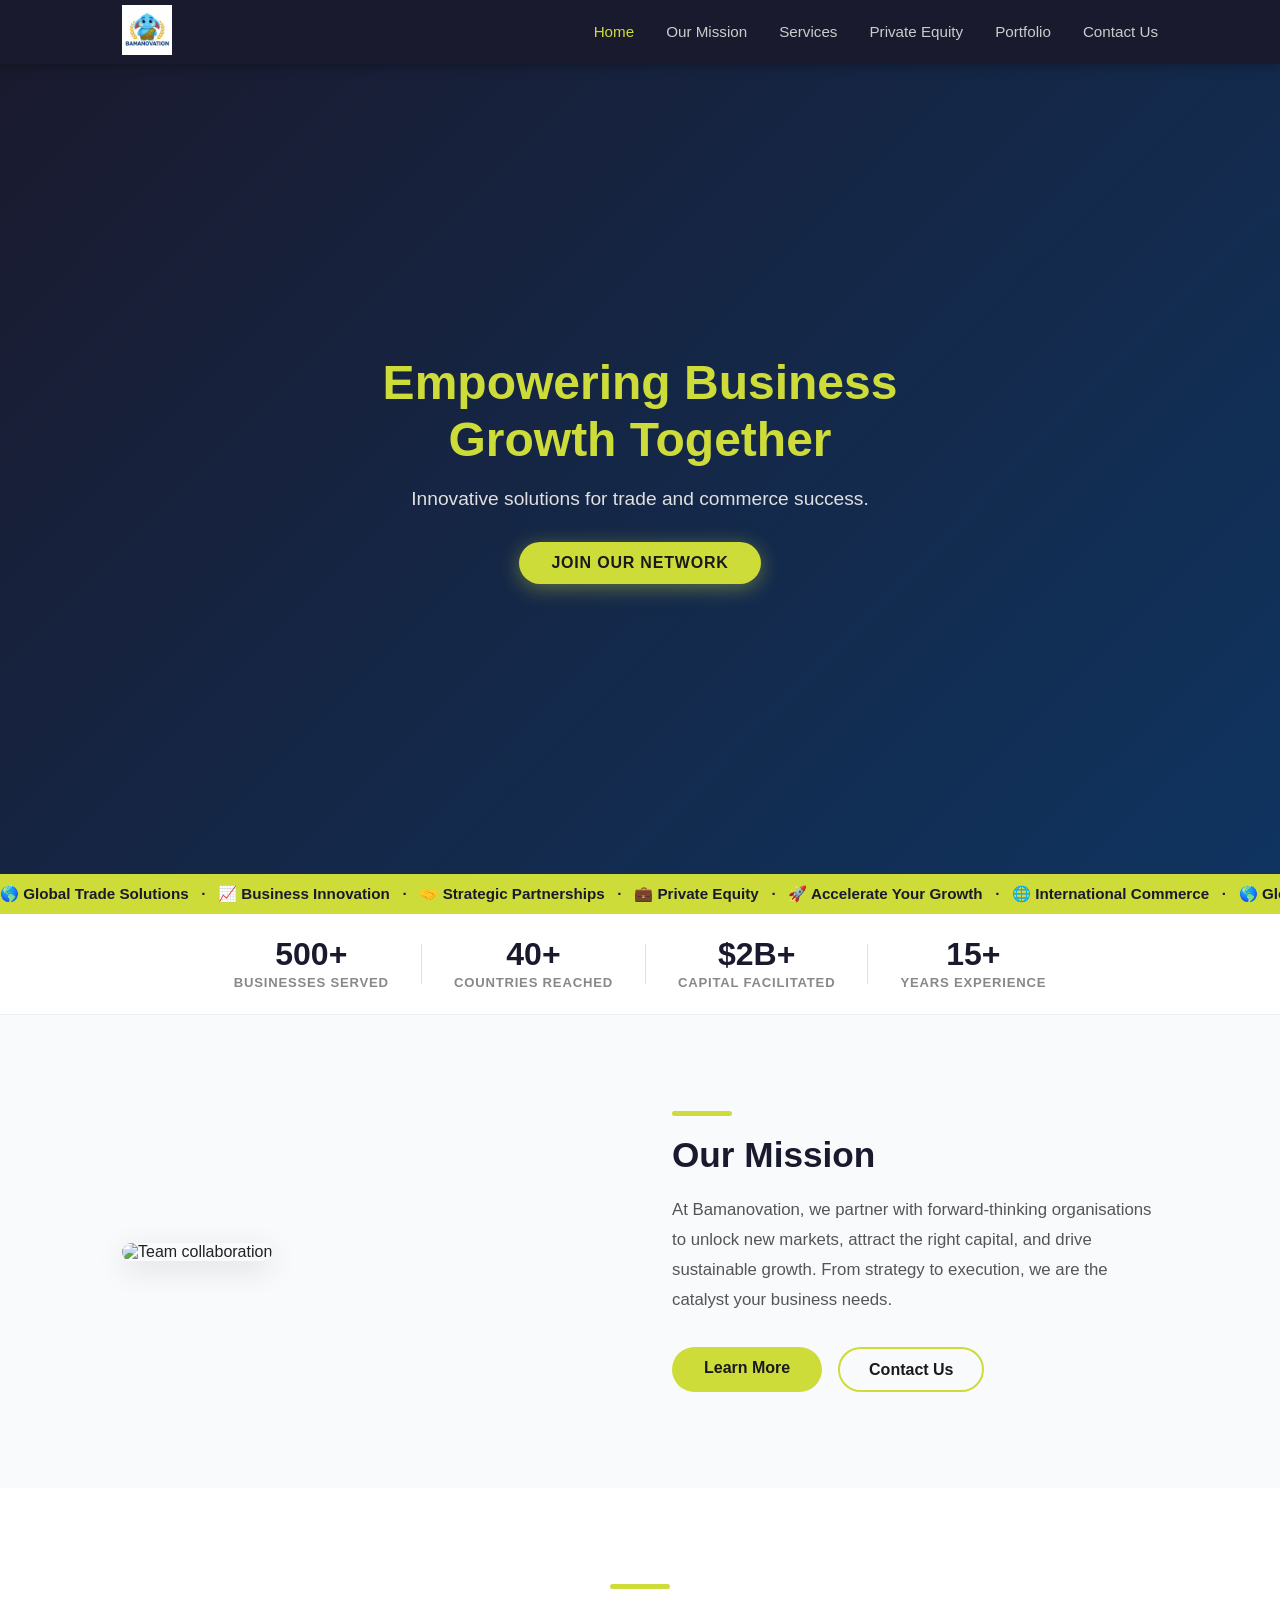
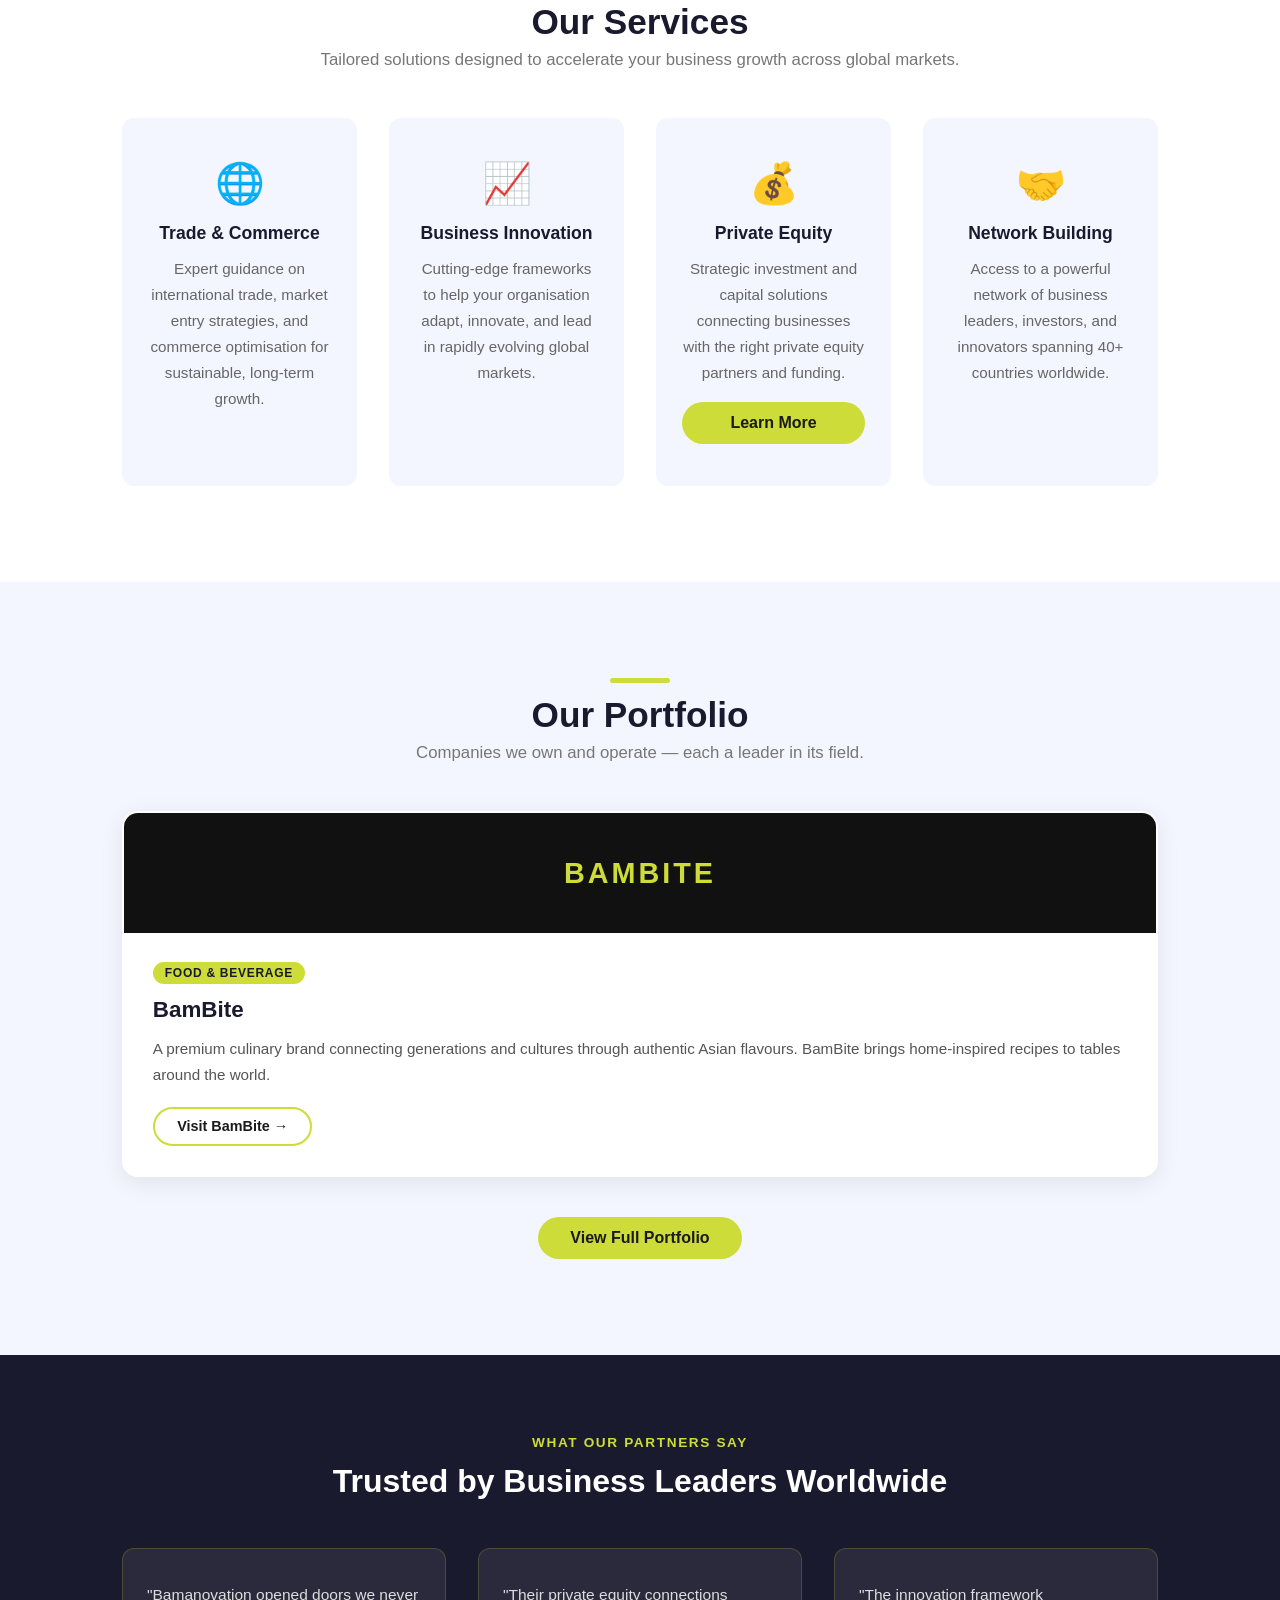
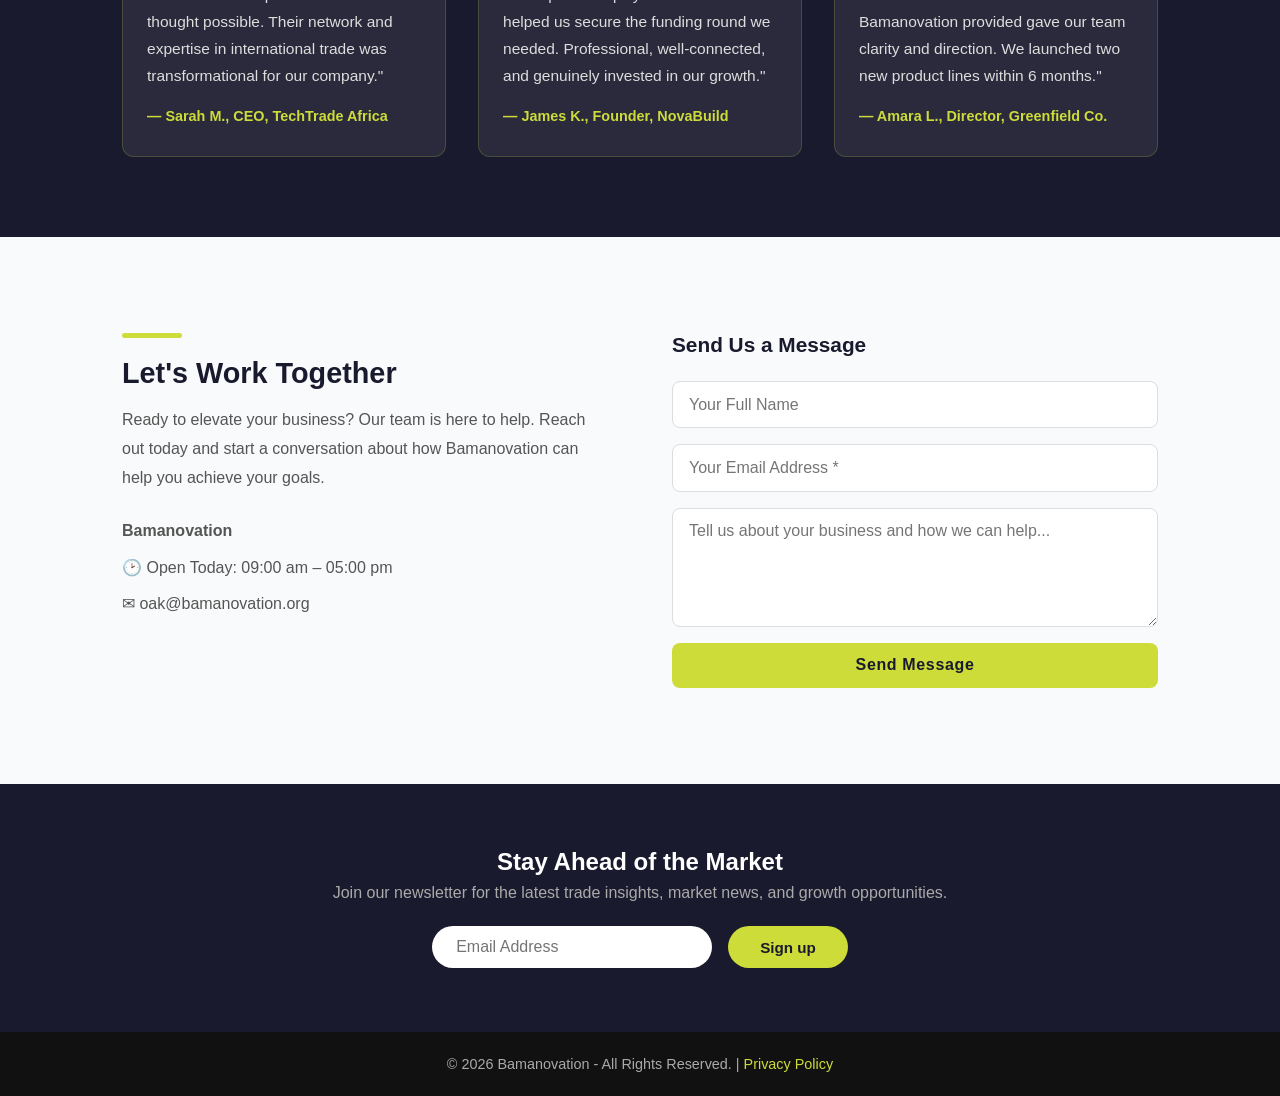
==== commit 24228719: "Replace logo text with image in navigation" ====
--- a/index.html
+++ b/index.html
@@ -11,7 +11,7 @@
   <!-- NAVIGATION -->
   <nav class="navbar">
     <div class="nav-container">
-      <a href="index.html" class="nav-logo">BAMANOVATION</a>
+      <a href="index.html" class="nav-logo"><img src="bamanovation-logo.png" alt="Bamanovation" style="height:50px;"></a>
       <ul class="nav-links">
         <li><a href="index.html" class="active">Home</a></li>
         <li><a href="index.html#mission">Our Mission</a></li>
--- a/style.css
+++ b/style.css
@@ -143,3 +143,51 @@
   .stat-divider { display: none; }
   .stat-pill { width: 45%; margin-bottom: 1rem; }
 }
+
+
+/* ===== PORTFOLIO PREVIEW (homepage teaser) ===== */
+.portfolio-preview { padding: 6rem 0; background: #f4f6ff; text-align: center; }
+.portfolio-preview h2 { font-size: 2.2rem; font-weight: 900; color: #1a1a2e; margin-bottom: 0.5rem; }
+.portfolio-grid { display: grid; grid-template-columns: repeat(auto-fit, minmax(320px, 1fr)); gap: 2rem; margin-top: 3rem; text-align: left; }
+.portfolio-card { background: #fff; border-radius: 16px; overflow: hidden; box-shadow: 0 6px 24px rgba(0,0,0,0.08); border: 2px solid transparent; transition: transform 0.2s, border-color 0.2s; }
+.portfolio-card:hover { transform: translateY(-6px); border-color: #cddc39; }
+.portfolio-logo-wrap { background: #111; padding: 2rem; display: flex; align-items: center; justify-content: center; min-height: 120px; }
+.portfolio-logo { max-height: 70px; max-width: 200px; object-fit: contain; }
+.portfolio-logo-fallback { color: #cddc39; font-size: 1.8rem; font-weight: 900; letter-spacing: 3px; }
+.portfolio-card-body { padding: 1.8rem; }
+.portfolio-tag { display: inline-block; background: #cddc39; color: #1a1a2e; font-size: 0.75rem; font-weight: 800; padding: 0.25rem 0.75rem; border-radius: 20px; text-transform: uppercase; letter-spacing: 0.06em; margin-bottom: 0.8rem; }
+.portfolio-card-body h3 { font-size: 1.4rem; font-weight: 900; color: #1a1a2e; margin-bottom: 0.8rem; }
+.portfolio-card-body p { color: #555; font-size: 0.95rem; line-height: 1.7; margin-bottom: 1.2rem; }
+.portfolio-btn { font-size: 0.9rem; padding: 0.6rem 1.4rem; }
+
+/* ===== PORTFOLIO FULL PAGE ===== */
+.portfolio-full { padding: 5rem 0; background: #fff; }
+.portfolio-company-card { background: #f9fafb; border-radius: 16px; overflow: hidden; box-shadow: 0 8px 30px rgba(0,0,0,0.08); margin-bottom: 3rem; border: 1px solid #e8eaf6; }
+.portfolio-company-header { display: flex; align-items: center; gap: 2.5rem; padding: 2.5rem; background: #1a1a2e; flex-wrap: wrap; }
+.portfolio-company-logo-wrap { background: rgba(255,255,255,0.05); border-radius: 12px; padding: 1.5rem 2rem; display: flex; align-items: center; justify-content: center; min-width: 160px; min-height: 90px; }
+.portfolio-company-logo { max-height: 60px; max-width: 180px; object-fit: contain; }
+.portfolio-company-logo-text { color: #cddc39; font-size: 1.6rem; font-weight: 900; letter-spacing: 3px; }
+.portfolio-company-meta { flex: 1; }
+.portfolio-company-meta h2 { color: #fff; font-size: 2rem; font-weight: 900; margin-bottom: 0.3rem; }
+.portfolio-url { color: #cddc39; font-size: 0.95rem; font-weight: 600; text-decoration: none; }
+.portfolio-url:hover { text-decoration: underline; }
+.portfolio-company-body { display: grid; grid-template-columns: 1fr 1fr; gap: 3rem; padding: 2.5rem; }
+.portfolio-company-desc h3, .portfolio-company-highlights h3 { font-size: 1.1rem; font-weight: 800; color: #1a1a2e; margin-bottom: 1rem; text-transform: uppercase; letter-spacing: 0.06em; }
+.portfolio-company-desc p { color: #555; font-size: 0.97rem; line-height: 1.8; margin-bottom: 1rem; }
+.portfolio-highlights-list { list-style: none; padding: 0; }
+.portfolio-highlights-list li { color: #444; font-size: 0.95rem; padding: 0.5rem 0; border-bottom: 1px solid #eee; line-height: 1.5; }
+.portfolio-highlights-list li:last-child { border-bottom: none; }
+.portfolio-company-images { display: grid; grid-template-columns: repeat(3, 1fr); gap: 0; }
+.portfolio-img { width: 100%; height: 220px; object-fit: cover; display: block; transition: opacity 0.2s; }
+.portfolio-img:hover { opacity: 0.85; }
+.portfolio-more { margin-top: 4rem; }
+.portfolio-more-inner { background: linear-gradient(135deg, #1a1a2e, #0f3460); border-radius: 16px; padding: 3.5rem; text-align: center; }
+.portfolio-more-inner h3 { color: #cddc39; font-size: 1.6rem; font-weight: 900; margin-bottom: 1rem; }
+.portfolio-more-inner p { color: #ccc; font-size: 1rem; line-height: 1.7; max-width: 580px; margin: 0 auto 2rem; }
+
+@media (max-width: 768px) {
+  .portfolio-company-body { grid-template-columns: 1fr; gap: 2rem; }
+  .portfolio-company-images { grid-template-columns: 1fr; }
+  .portfolio-img { height: 200px; }
+  .portfolio-company-header { flex-direction: column; align-items: flex-start; }
+}
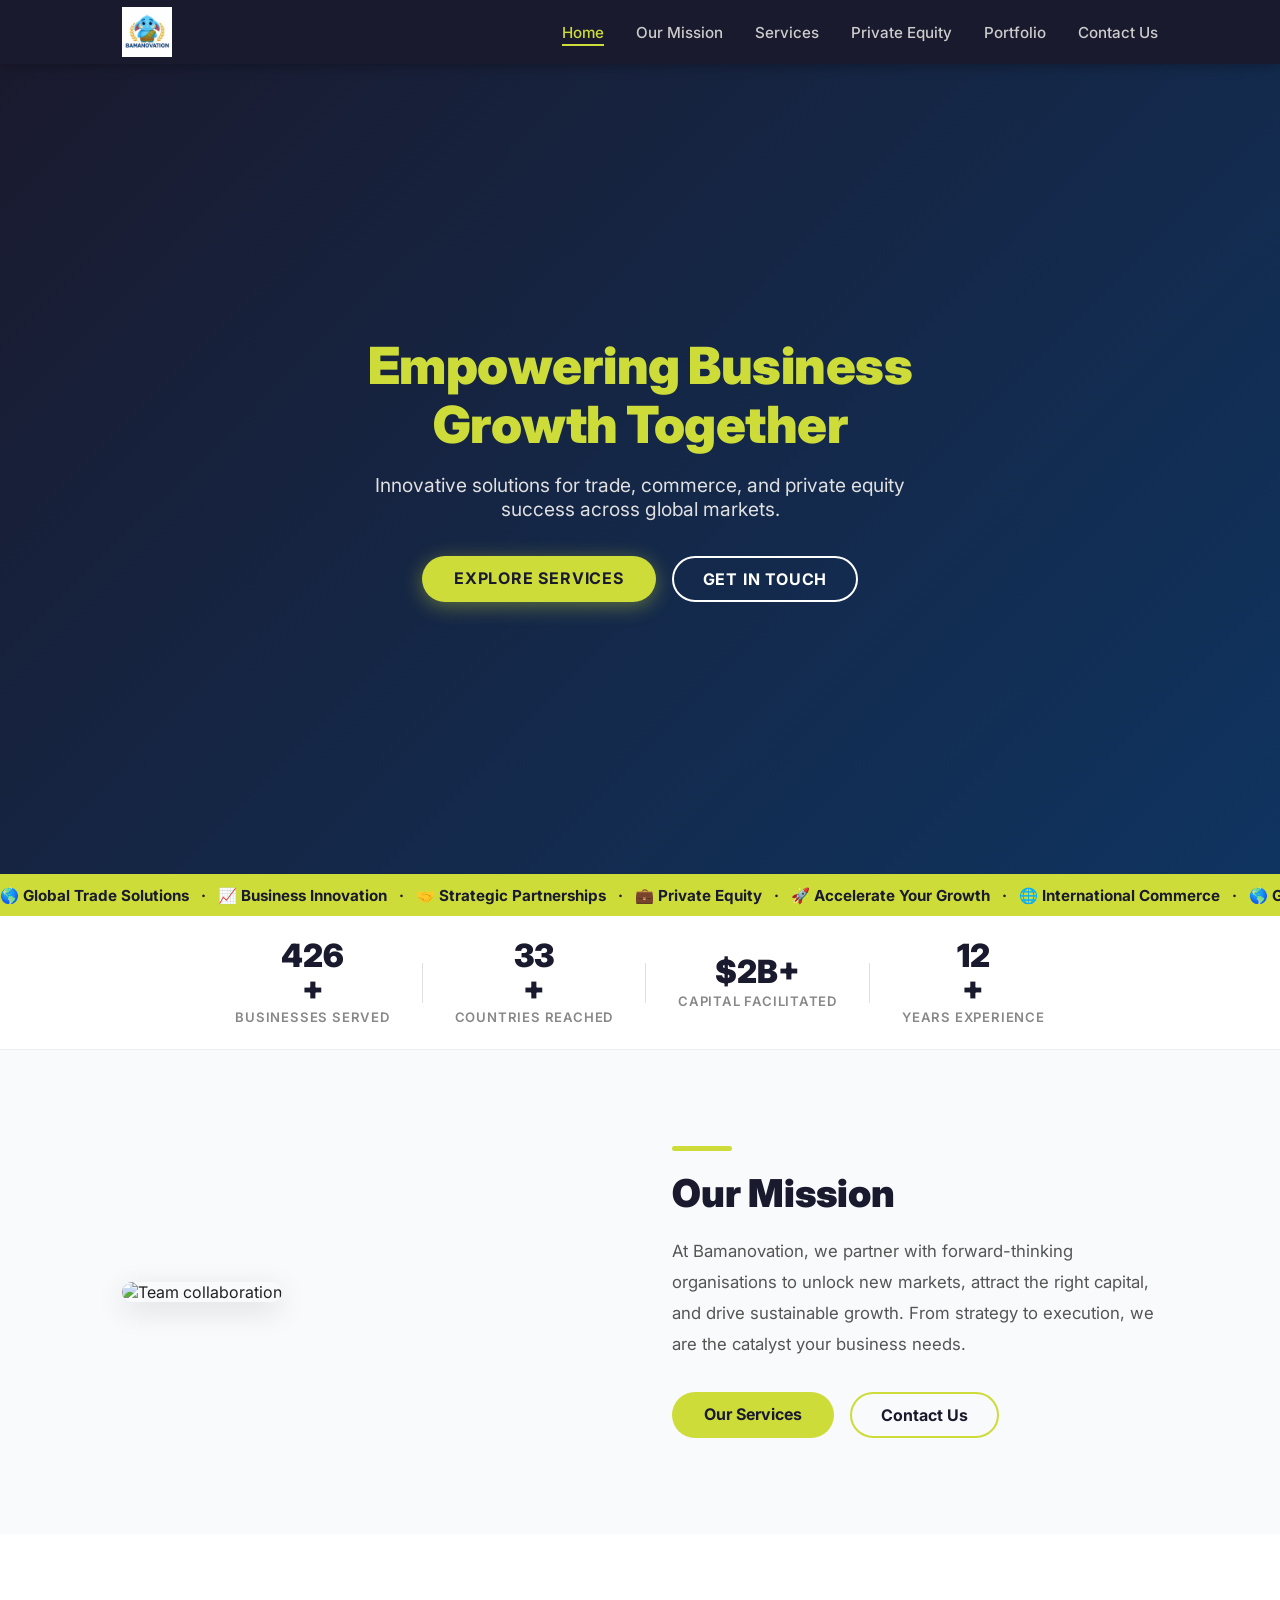
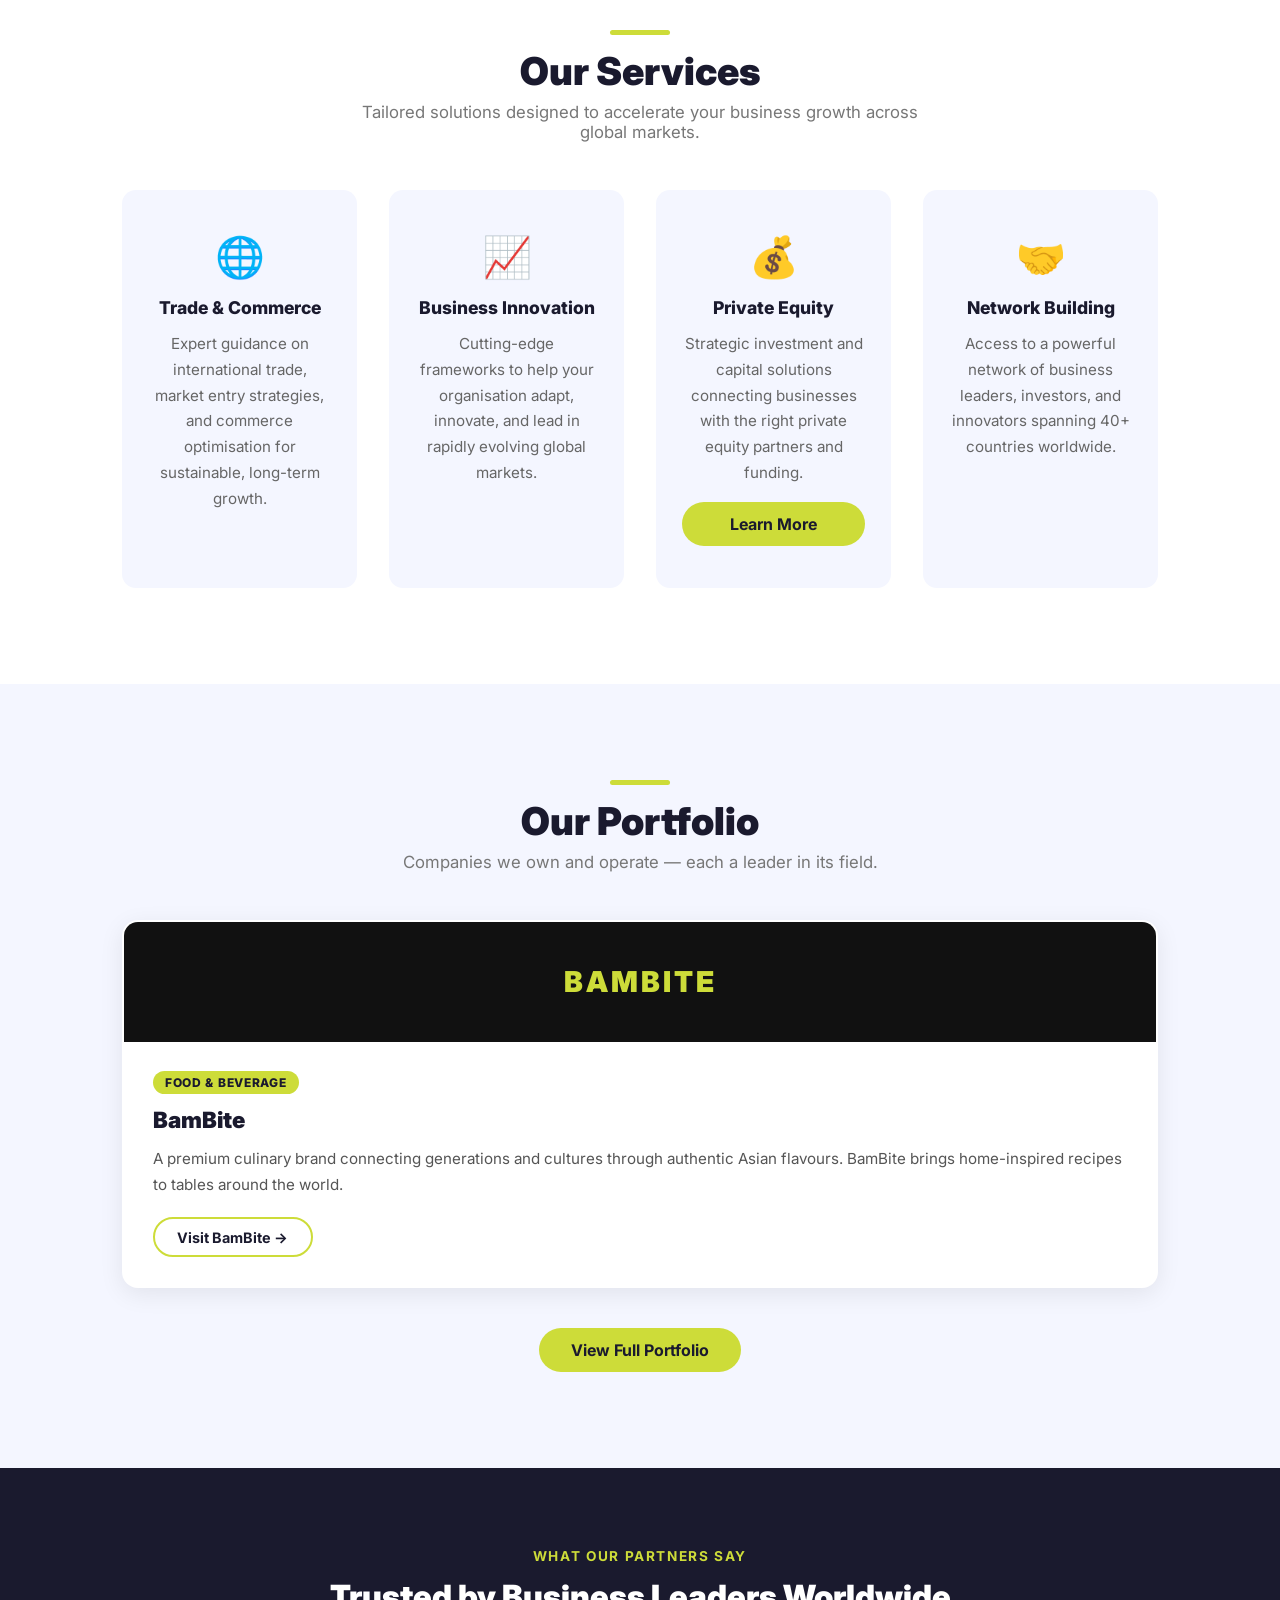
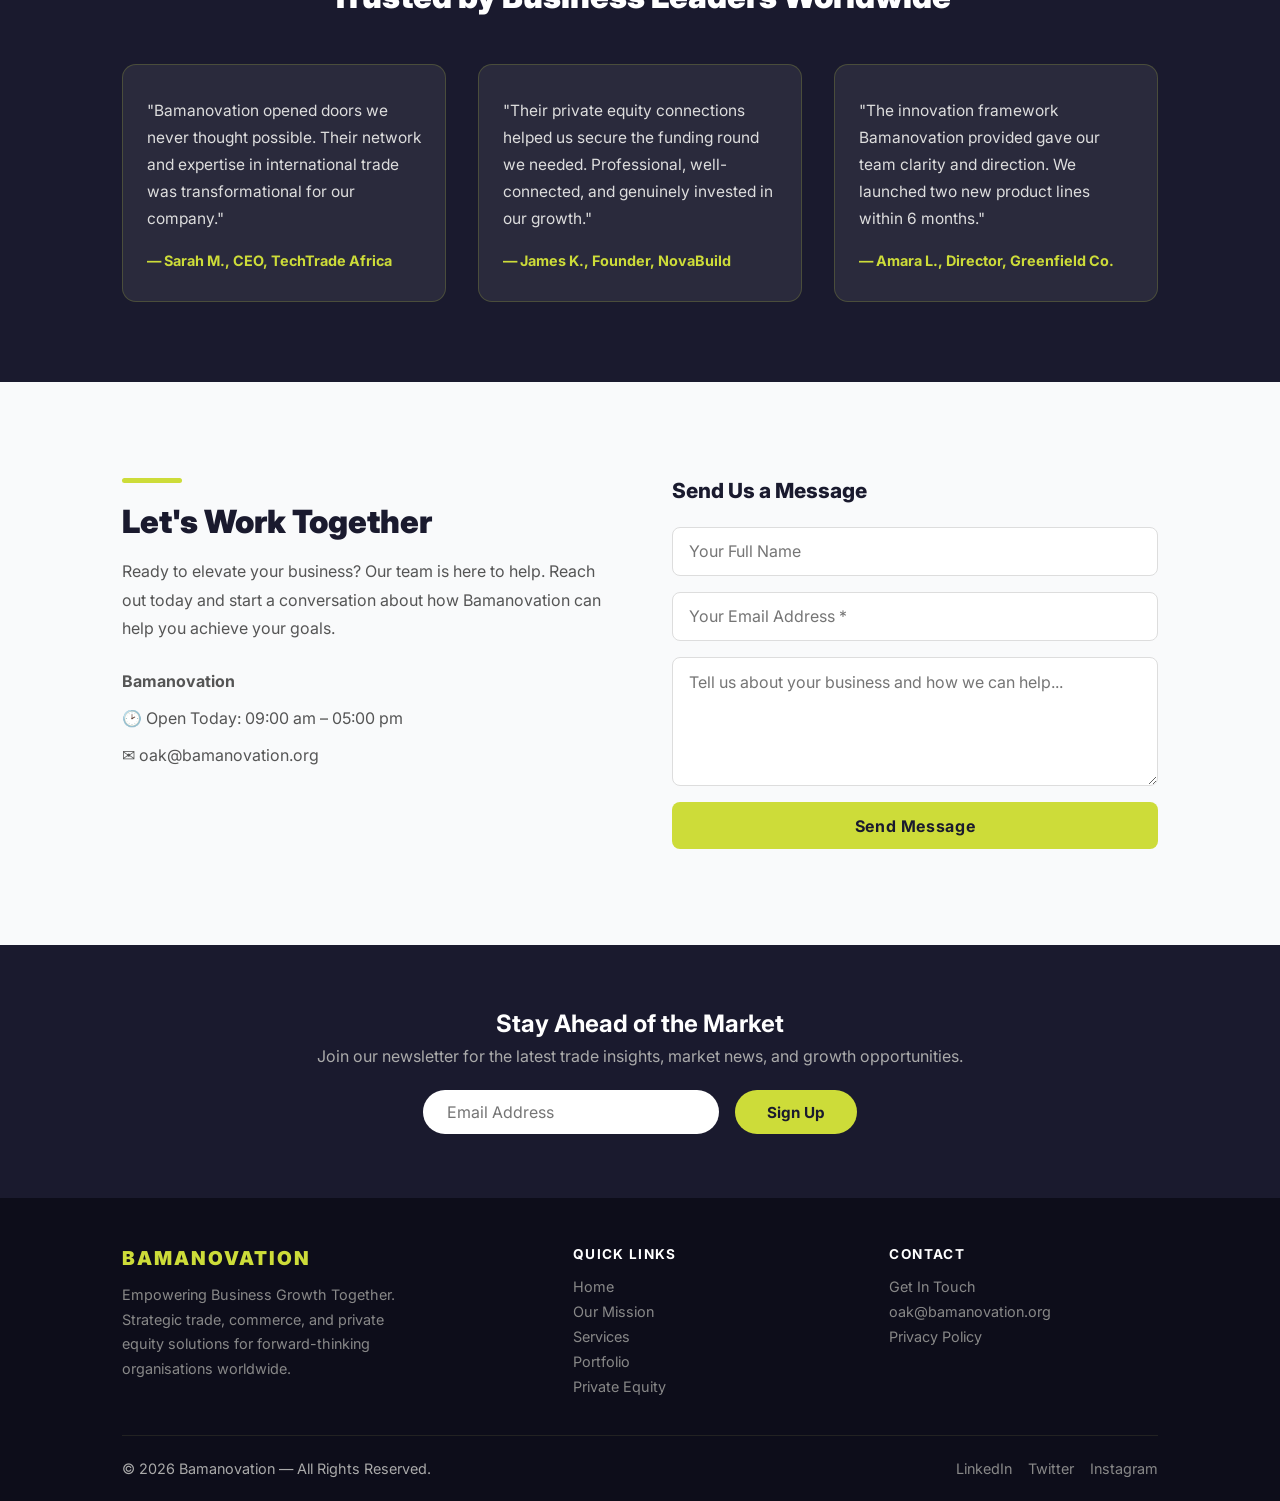
==== commit bcee6a6f: "Improve index.html: hamburger menu, dual hero buttons, animated counters, improved footer, back-to-t" ====
--- a/index.html
+++ b/index.html
@@ -1,18 +1,27 @@
 <!DOCTYPE html>
 <html lang="en">
-  <head>
-    <meta charset="UTF-8">
-    <meta name="viewport" content="width=device-width, initial-scale=1.0">
-    <title>Bamanovation - Empowering Business Growth Together</title>
-    <link rel="stylesheet" href="style.css">
-  </head>
+<head>
+  <meta charset="UTF-8">
+  <meta name="viewport" content="width=device-width, initial-scale=1.0">
+  <meta name="description" content="Bamanovation - Empowering Business Growth Together. Strategic trade, commerce, and private equity solutions connecting businesses with global opportunities.">
+  <meta property="og:title" content="Bamanovation - Empowering Business Growth Together">
+  <meta property="og:description" content="Strategic trade, commerce, and private equity solutions for forward-thinking organisations.">
+  <meta property="og:type" content="website">
+  <title>Bamanovation - Empowering Business Growth Together</title>
+  <link rel="stylesheet" href="style.css">
+</head>
 <body>
 
   <!-- NAVIGATION -->
-  <nav class="navbar">
+  <nav class="navbar" id="navbar">
     <div class="nav-container">
-      <a href="index.html" class="nav-logo"><img src="bamanovation-logo.png" alt="Bamanovation" style="height:50px;"></a>
-      <ul class="nav-links">
+      <a href="index.html" class="nav-logo">
+        <img src="bamanovation-logo.png" alt="Bamanovation" style="height:50px;">
+      </a>
+      <button class="nav-toggle" id="navToggle" aria-label="Toggle navigation">
+        <span></span><span></span><span></span>
+      </button>
+      <ul class="nav-links" id="navLinks">
         <li><a href="index.html" class="active">Home</a></li>
         <li><a href="index.html#mission">Our Mission</a></li>
         <li><a href="index.html#services">Services</a></li>
@@ -27,8 +36,11 @@
   <section class="hero">
     <div class="hero-content">
       <h1>Empowering Business Growth Together</h1>
-      <p>Innovative solutions for trade and commerce success.</p>
-      <a href="index.html#mission" class="btn-primary">JOIN OUR NETWORK</a>
+      <p>Innovative solutions for trade, commerce, and private equity success across global markets.</p>
+      <div class="hero-btns">
+        <a href="index.html#services" class="btn-primary">EXPLORE SERVICES</a>
+        <a href="index.html#contact" class="btn-outline">GET IN TOUCH</a>
+      </div>
     </div>
   </section>
 
@@ -42,13 +54,25 @@
   <!-- STATS BAR -->
   <div class="stats-bar">
     <div class="stats-bar-inner">
-      <div class="stat-pill"><span class="stat-pill-num">500+</span><span class="stat-pill-label">Businesses Served</span></div>
+      <div class="stat-pill">
+        <span class="stat-pill-num" data-target="500">0</span><span class="stat-pill-num">+</span>
+        <span class="stat-pill-label">Businesses Served</span>
+      </div>
       <div class="stat-divider"></div>
-      <div class="stat-pill"><span class="stat-pill-num">40+</span><span class="stat-pill-label">Countries Reached</span></div>
+      <div class="stat-pill">
+        <span class="stat-pill-num" data-target="40">0</span><span class="stat-pill-num">+</span>
+        <span class="stat-pill-label">Countries Reached</span>
+      </div>
       <div class="stat-divider"></div>
-      <div class="stat-pill"><span class="stat-pill-num">$2B+</span><span class="stat-pill-label">Capital Facilitated</span></div>
+      <div class="stat-pill">
+        <span class="stat-pill-num">$2B+</span>
+        <span class="stat-pill-label">Capital Facilitated</span>
+      </div>
       <div class="stat-divider"></div>
-      <div class="stat-pill"><span class="stat-pill-num">15+</span><span class="stat-pill-label">Years Experience</span></div>
+      <div class="stat-pill">
+        <span class="stat-pill-num" data-target="15">0</span><span class="stat-pill-num">+</span>
+        <span class="stat-pill-label">Years Experience</span>
+      </div>
     </div>
   </div>
 
@@ -57,14 +81,14 @@
     <div class="container">
       <div class="mission-grid">
         <div class="mission-image">
-          <img src="https://images.unsplash.com/photo-1522071820081-009f0129c71c?w=600&q=80" alt="Team collaboration">
+          <img src="https://images.unsplash.com/photo-1522071820081-009f0129c71c?w=600&q=80" alt="Team collaboration" loading="lazy">
         </div>
         <div class="mission-text">
           <div class="section-accent"></div>
           <h2>Our Mission</h2>
           <p>At Bamanovation, we partner with forward-thinking organisations to unlock new markets, attract the right capital, and drive sustainable growth. From strategy to execution, we are the catalyst your business needs.</p>
           <div class="btn-group">
-            <a href="#" class="btn-primary">Learn More</a>
+            <a href="#services" class="btn-primary">Our Services</a>
             <a href="#contact" class="btn-outline">Contact Us</a>
           </div>
         </div>
@@ -104,13 +128,12 @@
     </div>
   </section>
 
-
   <!-- PORTFOLIO SECTION -->
   <section class="portfolio-preview" id="portfolio">
     <div class="container">
       <div class="section-accent" style="margin:0 auto 0.8rem;"></div>
       <h2>Our Portfolio</h2>
-      <p class="section-sub">Companies we own and operate — each a leader in its field.</p>
+      <p class="section-sub">Companies we own and operate &mdash; each a leader in its field.</p>
       <div class="portfolio-grid">
         <div class="portfolio-card">
           <div class="portfolio-logo-wrap">
@@ -173,7 +196,7 @@
             <input type="text" placeholder="Your Full Name" required>
             <input type="email" placeholder="Your Email Address *" required>
             <textarea placeholder="Tell us about your business and how we can help..." rows="5"></textarea>
-            <button type="submit" class="btn-primary">Send Message</button>
+            <button type="submit">Send Message</button>
           </form>
         </div>
       </div>
@@ -186,8 +209,8 @@
       <h3>Stay Ahead of the Market</h3>
       <p>Join our newsletter for the latest trade insights, market news, and growth opportunities.</p>
       <form class="subscribe-form">
-        <input type="email" placeholder="Email Address">
-        <button type="submit" class="btn-primary">Sign up</button>
+        <input type="email" placeholder="Email Address" required>
+        <button type="submit">Sign Up</button>
       </form>
     </div>
   </section>
@@ -195,9 +218,86 @@
   <!-- FOOTER -->
   <footer class="footer">
     <div class="container">
-      <p>&copy; 2026 Bamanovation - All Rights Reserved. | <a href="#">Privacy Policy</a></p>
+      <div class="footer-inner">
+        <div class="footer-brand">
+          <div class="footer-logo">BAMANOVATION</div>
+          <p>Empowering Business Growth Together. Strategic trade, commerce, and private equity solutions for forward-thinking organisations worldwide.</p>
+        </div>
+        <div class="footer-col">
+          <h4>Quick Links</h4>
+          <ul>
+            <li><a href="index.html">Home</a></li>
+            <li><a href="index.html#mission">Our Mission</a></li>
+            <li><a href="index.html#services">Services</a></li>
+            <li><a href="portfolio.html">Portfolio</a></li>
+            <li><a href="private-equity.html">Private Equity</a></li>
+          </ul>
+        </div>
+        <div class="footer-col">
+          <h4>Contact</h4>
+          <ul>
+            <li><a href="index.html#contact">Get In Touch</a></li>
+            <li><a href="mailto:oak@bamanovation.org">oak@bamanovation.org</a></li>
+            <li><a href="#">Privacy Policy</a></li>
+          </ul>
+        </div>
+      </div>
+      <div class="footer-bottom">
+        <p>&copy; 2026 Bamanovation &mdash; All Rights Reserved.</p>
+        <div class="footer-social">
+          <a href="#" aria-label="LinkedIn">LinkedIn</a>
+          <a href="#" aria-label="Twitter">Twitter</a>
+          <a href="#" aria-label="Instagram">Instagram</a>
+        </div>
+      </div>
     </div>
   </footer>
+
+  <!-- BACK TO TOP -->
+  <button id="back-to-top" aria-label="Back to top">&#8679;</button>
+
+  <script>
+    const toggle = document.getElementById('navToggle');
+    const links = document.getElementById('navLinks');
+    toggle.addEventListener('click', () => {
+      toggle.classList.toggle('open');
+      links.classList.toggle('open');
+    });
+    links.querySelectorAll('a').forEach(a => {
+      a.addEventListener('click', () => {
+        toggle.classList.remove('open');
+        links.classList.remove('open');
+      });
+    });
+    const navbar = document.getElementById('navbar');
+    const backToTop = document.getElementById('back-to-top');
+    window.addEventListener('scroll', () => {
+      navbar.classList.toggle('scrolled', window.scrollY > 50);
+      backToTop.classList.toggle('visible', window.scrollY > 400);
+    });
+    backToTop.addEventListener('click', () => window.scrollTo({ top: 0, behavior: 'smooth' }));
+    function animateCounter(el, target, duration) {
+      let start = 0;
+      const step = target / (duration / 16);
+      const timer = setInterval(() => {
+        start += step;
+        if (start >= target) { el.textContent = target; clearInterval(timer); }
+        else el.textContent = Math.floor(start);
+      }, 16);
+    }
+    const observer = new IntersectionObserver(entries => {
+      entries.forEach(entry => {
+        if (entry.isIntersecting) {
+          document.querySelectorAll('[data-target]').forEach(el => {
+            animateCounter(el, parseInt(el.dataset.target), 1500);
+          });
+          observer.disconnect();
+        }
+      });
+    }, { threshold: 0.3 });
+    const statsBar = document.querySelector('.stats-bar');
+    if (statsBar) observer.observe(statsBar);
+  </script>
 
 </body>
 </html>
--- a/style.css
+++ b/style.css
@@ -1,193 +1,1000 @@
-/* BAMANOVATION STYLES */
+/* ============================
+   BAMANOVATION STYLES
+   ============================ */
+
+@import url('https://fonts.googleapis.com/css2?family=Inter:wght@400;500;600;700;800;900&display=swap');
+
 * { margin: 0; padding: 0; box-sizing: border-box; }
-body { font-family: 'Segoe UI', Arial, sans-serif; color: #222; background: #fff; }
+
+html { scroll-behavior: smooth; }
+
+body {
+    font-family: 'Inter', 'Segoe UI', Arial, sans-serif;
+    color: #222;
+    background: #fff;
+}
+
 a { text-decoration: none; color: inherit; }
 ul { list-style: none; }
-.container { max-width: 1100px; margin: 0 auto; padding: 0 2rem; }
-.btn-primary { display: inline-block; background: #cddc39; color: #1a1a1a; font-weight: 700; padding: 0.75rem 2rem; border-radius: 30px; border: none; cursor: pointer; }
-.btn-primary:hover { background: #b5c700; }
-.btn-outline { display: inline-block; border: 2px solid #cddc39; color: #1a1a1a; font-weight: 700; padding: 0.7rem 1.8rem; border-radius: 30px; cursor: pointer; }
-.btn-outline:hover { background: #cddc39; }
-.navbar { background: #1a1a2e; position: sticky; top: 0; z-index: 100; box-shadow: 0 2px 12px rgba(0,0,0,0.3); }
-.nav-container { max-width: 1100px; margin: 0 auto; padding: 0 2rem; display: flex; justify-content: space-between; align-items: center; height: 64px; }
-.nav-logo { color: #cddc39; font-size: 1.3rem; font-weight: 900; letter-spacing: 2px; }
-.nav-links { display: flex; gap: 2rem; }
-.nav-links a { color: #ccc; font-size: 0.95rem; font-weight: 500; }
-.nav-links a:hover, .nav-links a.active { color: #cddc39; }
-.hero { position: relative; min-height: 90vh; background: linear-gradient(135deg,#1a1a2e,#0f3460); display: flex; align-items: center; justify-content: center; text-align: center; overflow: hidden; }
-.hero::before { content:''; position:absolute; inset:0; background:url('https://images.unsplash.com/photo-1522202176988-66273c2fd55f?w=1400') center/cover; opacity:.18; }
-.hero-content { position:relative; z-index:1; max-width:750px; padding:2rem; }
-.hero-content h1 { font-size:3rem; font-weight:900; color:#cddc39; line-height:1.2; margin-bottom:1.2rem; }
-.hero-content p { color:#e0e0e0; font-size:1.2rem; margin-bottom:2rem; }
-.marquee-banner { background:#cddc39; padding:.7rem 0; overflow:hidden; white-space:nowrap; }
-.marquee-track { display:inline-block; animation:marquee 18s linear infinite; }
-.marquee-track span { font-weight:700; color:#1a1a2e; font-size:.95rem; }
-@keyframes marquee { 0%{transform:translateX(0)} 100%{transform:translateX(-50%)} }
-.mission { padding:6rem 0; background:#f9fafb; }
-.mission-grid { display:grid; grid-template-columns:1fr 1fr; gap:4rem; align-items:center; }
-.mission-image img { width:100%; border-radius:12px; box-shadow:0 8px 30px rgba(0,0,0,.12); }
-.mission-text h2 { font-size:2.2rem; font-weight:900; margin-bottom:1.2rem; color:#1a1a2e; }
-.mission-text p { font-size:1.05rem; color:#555; line-height:1.8; margin-bottom:2rem; }
-.btn-group { display:flex; gap:1rem; flex-wrap:wrap; }
-.services { padding:6rem 0; background:#fff; text-align:center; }
-.services h2 { font-size:2.2rem; font-weight:900; color:#1a1a2e; margin-bottom:.5rem; }
-.section-sub { color:#777; margin-bottom:3rem; font-size:1.05rem; }
-.services-grid { display:grid; grid-template-columns:repeat(auto-fit,minmax(220px,1fr)); gap:2rem; }
-.service-card { background:#f4f6ff; border-radius:12px; padding:2.5rem 1.5rem; text-align:center; transition:transform .2s; border:2px solid transparent; }
-.service-card:hover { transform:translateY(-6px); box-shadow:0 12px 32px rgba(0,0,0,.1); border-color:#cddc39; }
-.service-icon { font-size:2.5rem; margin-bottom:1rem; }
-.service-card h3 { font-size:1.1rem; font-weight:800; color:#1a1a2e; margin-bottom:.8rem; }
-.service-card p { color:#666; font-size:.95rem; line-height:1.7; }
-.contact { padding:6rem 0; background:#f9fafb; }
-.contact-grid { display:grid; grid-template-columns:1fr 1fr; gap:4rem; align-items:start; }
-.contact-info h2 { font-size:1.8rem; font-weight:900; color:#1a1a2e; margin-bottom:1rem; }
-.contact-info p { color:#555; line-height:1.8; margin-bottom:.5rem; }
-.contact-details { margin-top:1.5rem; }
-.contact-form h3 { font-size:1.3rem; font-weight:800; color:#1a1a2e; margin-bottom:1.5rem; }
-.contact-form form { display:flex; flex-direction:column; gap:1rem; }
-.contact-form input,.contact-form textarea { padding:.85rem 1rem; border:1px solid #ddd; border-radius:8px; font-size:1rem; font-family:inherit; }
-.contact-form input:focus,.contact-form textarea:focus { outline:none; border-color:#cddc39; }
-.subscribe { padding:4rem 0; background:#1a1a2e; text-align:center; color:#fff; }
-.subscribe h3 { font-size:1.5rem; margin-bottom:.5rem; }
-.subscribe p { color:#aaa; margin-bottom:1.5rem; }
-.subscribe-form { display:flex; justify-content:center; gap:1rem; flex-wrap:wrap; }
-.subscribe-form input { padding:.75rem 1.5rem; border-radius:30px; border:none; font-size:1rem; min-width:280px; }
-.footer { background:#111; color:#aaa; text-align:center; padding:1.5rem 0; font-size:.9rem; }
-.footer a { color:#cddc39; }
-.page-hero { background:linear-gradient(135deg,#1a1a2e,#0f3460); color:#fff; padding:5rem 2rem; text-align:center; }
-.page-hero h1 { font-size:2.8rem; font-weight:900; color:#cddc39; margin-bottom:1rem; }
-.page-hero p { font-size:1.15rem; color:#ccc; max-width:650px; margin:0 auto; }
-.pe-overview { padding:5rem 0; background:#fff; }
-.pe-overview h2 { font-size:2rem; font-weight:900; color:#1a1a2e; margin-bottom:1rem; }
-.pe-overview p { color:#555; font-size:1.05rem; line-height:1.85; margin-bottom:1.5rem; max-width:800px; }
-.pe-stats { background:#1a1a2e; color:#fff; padding:4rem 0; text-align:center; }
-.pe-stats h2 { font-size:2rem; font-weight:900; margin-bottom:2.5rem; color:#cddc39; }
-.stats-grid { display:grid; grid-template-columns:repeat(auto-fit,minmax(180px,1fr)); gap:2rem; }
-.stat-item .stat-number { font-size:2.8rem; font-weight:900; color:#cddc39; }
-.stat-item .stat-label { font-size:.95rem; color:#ccc; margin-top:.4rem; }
-.pe-focus { padding:5rem 0; background:#f9fafb; }
-.pe-focus h2 { font-size:2rem; font-weight:900; text-align:center; color:#1a1a2e; margin-bottom:2.5rem; }
-.focus-grid { display:grid; grid-template-columns:repeat(auto-fit,minmax(240px,1fr)); gap:2rem; }
-.focus-card { background:#fff; border-radius:12px; padding:2rem 1.5rem; box-shadow:0 4px 18px rgba(0,0,0,.07); border-left:4px solid #cddc39; transition:transform .2s; }
-.focus-card:hover { transform:translateY(-4px); }
-.focus-card h3 { font-size:1.1rem; font-weight:800; color:#1a1a2e; margin-bottom:.7rem; }
-.focus-card p { color:#666; font-size:.95rem; line-height:1.7; }
-.pe-process { padding:5rem 0; background:#fff; }
-.pe-process h2 { font-size:2rem; font-weight:900; text-align:center; color:#1a1a2e; margin-bottom:3rem; }
-.process-steps { display:grid; grid-template-columns:repeat(auto-fit,minmax(200px,1fr)); gap:2rem; }
-.process-step { text-align:center; padding:2rem 1rem; }
-.step-number { width:54px; height:54px; background:#cddc39; color:#1a1a2e; font-size:1.4rem; font-weight:900; border-radius:50%; display:flex; align-items:center; justify-content:center; margin:0 auto 1rem; }
-.process-step h3 { font-size:1rem; font-weight:800; color:#1a1a2e; margin-bottom:.5rem; }
-.process-step p { color:#666; font-size:.9rem; line-height:1.6; }
-.pe-cta { padding:5rem 0; background:linear-gradient(135deg,#cddc39,#a8b400); text-align:center; }
-.pe-cta h2 { font-size:2rem; font-weight:900; color:#1a1a2e; margin-bottom:1rem; }
-.pe-cta p { color:#333; font-size:1.05rem; margin-bottom:2rem; max-width:600px; margin-left:auto; margin-right:auto; }
-.pe-cta .btn-dark { display:inline-block; background:#1a1a2e; color:#cddc39; font-weight:700; padding:.85rem 2.5rem; border-radius:30px; font-size:1rem; }
-.pe-cta .btn-dark:hover { background:#0f3460; }
-@media(max-width:768px) { .nav-links{display:none} .hero-content h1{font-size:2rem} .mission-grid,.contact-grid{grid-template-columns:1fr;gap:2rem} .page-hero h1{font-size:2rem} }
-
+
+.container {
+    max-width: 1100px;
+    margin: 0 auto;
+    padding: 0 2rem;
+}
+
+/* ===== BUTTONS ===== */
+.btn-primary {
+    display: inline-block;
+    background: #cddc39;
+    color: #1a1a2e;
+    font-weight: 700;
+    padding: 0.75rem 2rem;
+    border-radius: 30px;
+    border: none;
+    cursor: pointer;
+    transition: background 0.2s, transform 0.15s, box-shadow 0.2s;
+    font-family: inherit;
+}
+.btn-primary:hover {
+    background: #b5c700;
+    transform: translateY(-2px);
+    box-shadow: 0 6px 20px rgba(205,220,57,0.4);
+}
+
+.btn-outline {
+    display: inline-block;
+    border: 2px solid #cddc39;
+    color: #1a1a2e;
+    font-weight: 700;
+    padding: 0.7rem 1.8rem;
+    border-radius: 30px;
+    cursor: pointer;
+    transition: background 0.2s, transform 0.15s;
+}
+.btn-outline:hover {
+    background: #cddc39;
+    transform: translateY(-2px);
+}
+
+/* ===== NAVBAR ===== */
+.navbar {
+    background: #1a1a2e;
+    position: sticky;
+    top: 0;
+    z-index: 100;
+    box-shadow: 0 2px 12px rgba(0,0,0,0.3);
+    transition: background 0.3s;
+}
+.navbar.scrolled {
+    background: rgba(26,26,46,0.97);
+    backdrop-filter: blur(8px);
+}
+.nav-container {
+    max-width: 1100px;
+    margin: 0 auto;
+    padding: 0 2rem;
+    display: flex;
+    justify-content: space-between;
+    align-items: center;
+    height: 64px;
+}
+.nav-logo {
+    color: #cddc39;
+    font-size: 1.3rem;
+    font-weight: 900;
+    letter-spacing: 2px;
+    display: flex;
+    align-items: center;
+}
+.nav-links {
+    display: flex;
+    gap: 2rem;
+}
+.nav-links a {
+    color: #ccc;
+    font-size: 0.95rem;
+    font-weight: 500;
+    position: relative;
+    padding-bottom: 4px;
+    transition: color 0.2s;
+}
+.nav-links a::after {
+    content: '';
+    position: absolute;
+    bottom: 0; left: 0;
+    width: 0; height: 2px;
+    background: #cddc39;
+    transition: width 0.25s ease;
+}
+.nav-links a:hover,
+.nav-links a.active { color: #cddc39; }
+.nav-links a:hover::after,
+.nav-links a.active::after { width: 100%; }
+
+/* Hamburger */
+.nav-toggle {
+    display: none;
+    flex-direction: column;
+    gap: 5px;
+    cursor: pointer;
+    padding: 6px;
+    background: none;
+    border: none;
+}
+.nav-toggle span {
+    display: block;
+    width: 24px;
+    height: 2px;
+    background: #cddc39;
+    border-radius: 2px;
+    transition: transform 0.3s, opacity 0.3s;
+}
+.nav-toggle.open span:nth-child(1) { transform: translateY(7px) rotate(45deg); }
+.nav-toggle.open span:nth-child(2) { opacity: 0; }
+.nav-toggle.open span:nth-child(3) { transform: translateY(-7px) rotate(-45deg); }
+
+/* ===== HERO ===== */
+.hero {
+    position: relative;
+    min-height: 90vh;
+    background: linear-gradient(135deg,#1a1a2e,#0f3460);
+    display: flex;
+    align-items: center;
+    justify-content: center;
+    text-align: center;
+    overflow: hidden;
+}
+.hero::before {
+    content: '';
+    position: absolute;
+    inset: 0;
+    background: url('https://images.unsplash.com/photo-1522202176988-66273c2fd55f?w=1400') center/cover;
+    opacity: .18;
+}
+.hero-content {
+    position: relative;
+    z-index: 1;
+    max-width: 780px;
+    padding: 2rem;
+}
+.hero-content h1 {
+    font-size: 3.2rem;
+    font-weight: 900;
+    color: #cddc39;
+    line-height: 1.15;
+    margin-bottom: 1.2rem;
+    letter-spacing: -0.5px;
+}
+.hero-content p {
+    color: #e0e0e0;
+    font-size: 1.2rem;
+    margin-bottom: 2.2rem;
+    max-width: 560px;
+    margin-left: auto;
+    margin-right: auto;
+}
+.hero-btns {
+    display: flex;
+    gap: 1rem;
+    justify-content: center;
+    flex-wrap: wrap;
+}
+.hero-content .btn-primary {
+    font-size: 1rem;
+    letter-spacing: 0.05em;
+    text-transform: uppercase;
+    box-shadow: 0 4px 20px rgba(205,220,57,0.4);
+}
+.hero-content .btn-primary:hover {
+    transform: translateY(-2px);
+    box-shadow: 0 8px 28px rgba(205,220,57,0.55);
+}
+.hero-content .btn-outline {
+    border-color: #fff;
+    color: #fff;
+    font-size: 1rem;
+    letter-spacing: 0.05em;
+}
+.hero-content .btn-outline:hover {
+    background: rgba(255,255,255,0.1);
+    border-color: #cddc39;
+    color: #cddc39;
+}
+
+/* ===== MARQUEE ===== */
+.marquee-banner {
+    background: #cddc39;
+    padding: .7rem 0;
+    overflow: hidden;
+    white-space: nowrap;
+}
+.marquee-track {
+    display: inline-block;
+    animation: marquee 22s linear infinite;
+}
+.marquee-track span {
+    font-weight: 700;
+    color: #1a1a2e;
+    font-size: .95rem;
+}
+@keyframes marquee {
+    0% { transform: translateX(0); }
+    100% { transform: translateX(-50%); }
+}
 
 /* ===== STATS BAR ===== */
-.stats-bar { background: #fff; border-bottom: 1px solid #eee; padding: 1.5rem 2rem; }
-.stats-bar-inner { max-width: 1100px; margin: 0 auto; display: flex; align-items: center; justify-content: center; flex-wrap: wrap; }
-.stat-pill { display: flex; flex-direction: column; align-items: center; padding: 0 2rem; text-align: center; }
-.stat-pill-num { font-size: 2rem; font-weight: 900; color: #1a1a2e; line-height: 1; }
-.stat-pill-label { font-size: 0.82rem; color: #888; margin-top: 0.3rem; text-transform: uppercase; letter-spacing: 0.06em; font-weight: 600; }
-.stat-divider { width: 1px; height: 40px; background: #e0e0e0; }
+.stats-bar {
+    background: #fff;
+    border-bottom: 1px solid #eee;
+    padding: 1.5rem 2rem;
+}
+.stats-bar-inner {
+    max-width: 1100px;
+    margin: 0 auto;
+    display: flex;
+    align-items: center;
+    justify-content: center;
+    flex-wrap: wrap;
+}
+.stat-pill {
+    display: flex;
+    flex-direction: column;
+    align-items: center;
+    padding: 0 2rem;
+    text-align: center;
+}
+.stat-pill-num {
+    font-size: 2rem;
+    font-weight: 900;
+    color: #1a1a2e;
+    line-height: 1;
+}
+.stat-pill-label {
+    font-size: 0.82rem;
+    color: #888;
+    margin-top: 0.3rem;
+    text-transform: uppercase;
+    letter-spacing: 0.06em;
+    font-weight: 600;
+}
+.stat-divider {
+    width: 1px;
+    height: 40px;
+    background: #e0e0e0;
+}
 
 /* ===== SECTION ACCENT ===== */
-.section-accent { width: 60px; height: 5px; background: #cddc39; border-radius: 3px; margin-bottom: 1.2rem; }
-
-/* ===== TESTIMONIALS SECTION ===== */
-.testimonials { background: #1a1a2e; padding: 5rem 0; text-align: center; }
-.testimonials .container { max-width: 1100px; margin: 0 auto; padding: 0 2rem; }
-.testimonial-label { color: #cddc39; font-size: 0.85rem; font-weight: 700; letter-spacing: 0.12em; text-transform: uppercase; margin-bottom: 0.8rem; }
-.testimonials h2 { color: #fff; font-size: 2rem; font-weight: 900; margin-bottom: 3rem; }
-.testimonials-grid { display: grid; grid-template-columns: repeat(auto-fit, minmax(280px, 1fr)); gap: 2rem; }
-.testimonial-card { background: rgba(255,255,255,0.07); border-radius: 12px; padding: 2rem 1.5rem; text-align: left; border: 1px solid rgba(205,220,57,0.2); transition: transform 0.2s; }
-.testimonial-card:hover { transform: translateY(-4px); }
-.testimonial-text { color: #ddd; font-size: 0.97rem; line-height: 1.75; margin-bottom: 1.2rem; }
-.testimonial-author { color: #cddc39; font-weight: 700; font-size: 0.9rem; }
-
-/* ===== ENHANCED BUTTONS ===== */
-html { scroll-behavior: smooth; }
-.hero-content .btn-primary { font-size: 1rem; letter-spacing: 0.05em; text-transform: uppercase; box-shadow: 0 4px 20px rgba(205,220,57,0.4); transition: transform 0.2s, box-shadow 0.2s; }
-.hero-content .btn-primary:hover { transform: translateY(-2px); box-shadow: 0 8px 28px rgba(205,220,57,0.55); }
-
-/* ===== NAV HOVER UNDERLINE ===== */
-.nav-links a { position: relative; padding-bottom: 4px; }
-.nav-links a::after { content: ''; position: absolute; bottom: 0; left: 0; width: 0; height: 2px; background: #cddc39; transition: width 0.25s ease; }
-.nav-links a:hover::after { width: 100%; }
-
-/* ===== CONTACT FORM ENHANCEMENTS ===== */
-.contact-form form button[type=submit] { background: #cddc39; color: #1a1a2e; font-weight: 700; font-size: 1rem; padding: 0.85rem; border: none; border-radius: 8px; cursor: pointer; transition: background 0.2s, transform 0.15s; letter-spacing: 0.04em; width: 100%; }
-.contact-form form button[type=submit]:hover { background: #b5c700; transform: translateY(-1px); }
-
-/* ===== SUBSCRIBE BUTTON ===== */
-.subscribe-form button { background: #cddc39; color: #1a1a2e; font-weight: 700; border: none; padding: 0.75rem 2rem; border-radius: 30px; cursor: pointer; font-size: 0.95rem; transition: background 0.2s, transform 0.15s; }
-.subscribe-form button:hover { background: #b5c700; transform: translateY(-1px); }
-
-/* ===== MISSION IMAGE ===== */
-.mission-image img { object-fit: cover; height: 360px; transition: transform 0.5s ease; }
+.section-accent {
+    width: 60px;
+    height: 5px;
+    background: #cddc39;
+    border-radius: 3px;
+    margin-bottom: 1.2rem;
+}
+
+/* ===== MISSION ===== */
+.mission {
+    padding: 6rem 0;
+    background: #f9fafb;
+}
+.mission-grid {
+    display: grid;
+    grid-template-columns: 1fr 1fr;
+    gap: 4rem;
+    align-items: center;
+}
+.mission-image img {
+    width: 100%;
+    border-radius: 12px;
+    box-shadow: 0 8px 30px rgba(0,0,0,.12);
+    object-fit: cover;
+    height: 380px;
+    transition: transform 0.5s ease;
+}
 .mission-image img:hover { transform: scale(1.02); }
-
-/* ===== SERVICE CARDS EQUAL HEIGHT ===== */
-.services-grid { align-items: stretch; }
-.service-card { display: flex; flex-direction: column; }
-.service-card p { flex: 1; }
-
-/* ===== RESPONSIVE STATS ===== */
-@media (max-width: 768px) {
-  .stat-pill { padding: 0 1rem; }
-  .stat-pill-num { font-size: 1.6rem; }
-  .stat-divider { display: none; }
-  .stat-pill { width: 45%; margin-bottom: 1rem; }
-}
-
-
-/* ===== PORTFOLIO PREVIEW (homepage teaser) ===== */
-.portfolio-preview { padding: 6rem 0; background: #f4f6ff; text-align: center; }
-.portfolio-preview h2 { font-size: 2.2rem; font-weight: 900; color: #1a1a2e; margin-bottom: 0.5rem; }
-.portfolio-grid { display: grid; grid-template-columns: repeat(auto-fit, minmax(320px, 1fr)); gap: 2rem; margin-top: 3rem; text-align: left; }
-.portfolio-card { background: #fff; border-radius: 16px; overflow: hidden; box-shadow: 0 6px 24px rgba(0,0,0,0.08); border: 2px solid transparent; transition: transform 0.2s, border-color 0.2s; }
-.portfolio-card:hover { transform: translateY(-6px); border-color: #cddc39; }
-.portfolio-logo-wrap { background: #111; padding: 2rem; display: flex; align-items: center; justify-content: center; min-height: 120px; }
-.portfolio-logo { max-height: 70px; max-width: 200px; object-fit: contain; }
-.portfolio-logo-fallback { color: #cddc39; font-size: 1.8rem; font-weight: 900; letter-spacing: 3px; }
+.mission-text h2 {
+    font-size: 2.4rem;
+    font-weight: 900;
+    margin-bottom: 1.2rem;
+    color: #1a1a2e;
+    line-height: 1.2;
+}
+.mission-text p {
+    font-size: 1.05rem;
+    color: #555;
+    line-height: 1.85;
+    margin-bottom: 2rem;
+}
+.btn-group { display: flex; gap: 1rem; flex-wrap: wrap; }
+
+/* ===== SERVICES ===== */
+.services {
+    padding: 6rem 0;
+    background: #fff;
+    text-align: center;
+}
+.services h2 {
+    font-size: 2.4rem;
+    font-weight: 900;
+    color: #1a1a2e;
+    margin-bottom: .5rem;
+}
+.section-sub {
+    color: #777;
+    margin-bottom: 3rem;
+    font-size: 1.05rem;
+    max-width: 600px;
+    margin-left: auto;
+    margin-right: auto;
+}
+.services-grid {
+    display: grid;
+    grid-template-columns: repeat(auto-fit, minmax(220px, 1fr));
+    gap: 2rem;
+    align-items: stretch;
+}
+.service-card {
+    background: #f4f6ff;
+    border-radius: 14px;
+    padding: 2.5rem 1.5rem;
+    text-align: center;
+    transition: transform .2s, box-shadow .2s;
+    border: 2px solid transparent;
+    display: flex;
+    flex-direction: column;
+}
+.service-card:hover {
+    transform: translateY(-6px);
+    box-shadow: 0 12px 32px rgba(0,0,0,.1);
+    border-color: #cddc39;
+}
+.service-icon {
+    font-size: 2.5rem;
+        margin-bottom: 1rem;
+}
+.service-card h3 {
+    font-size: 1.1rem;
+    font-weight: 800;
+    color: #1a1a2e;
+    margin-bottom: .8rem;
+}
+.service-card p {
+    color: #666;
+    font-size: .95rem;
+    line-height: 1.7;
+    flex: 1;
+}
+
+/* ===== PORTFOLIO PREVIEW ===== */
+.portfolio-preview {
+    padding: 6rem 0;
+    background: #f4f6ff;
+    text-align: center;
+}
+.portfolio-preview h2 {
+    font-size: 2.4rem;
+    font-weight: 900;
+    color: #1a1a2e;
+    margin-bottom: 0.5rem;
+}
+.portfolio-grid {
+    display: grid;
+    grid-template-columns: repeat(auto-fit, minmax(320px, 1fr));
+    gap: 2rem;
+    margin-top: 3rem;
+    text-align: left;
+}
+.portfolio-card {
+    background: #fff;
+    border-radius: 16px;
+    overflow: hidden;
+    box-shadow: 0 6px 24px rgba(0,0,0,0.08);
+    border: 2px solid transparent;
+    transition: transform 0.2s, border-color 0.2s;
+}
+.portfolio-card:hover {
+    transform: translateY(-6px);
+    border-color: #cddc39;
+}
+.portfolio-logo-wrap {
+    background: #111;
+    padding: 2rem;
+    display: flex;
+    align-items: center;
+    justify-content: center;
+    min-height: 120px;
+}
+.portfolio-logo {
+    max-height: 70px;
+    max-width: 200px;
+    object-fit: contain;
+}
+.portfolio-logo-fallback {
+    color: #cddc39;
+    font-size: 1.8rem;
+    font-weight: 900;
+    letter-spacing: 3px;
+}
 .portfolio-card-body { padding: 1.8rem; }
-.portfolio-tag { display: inline-block; background: #cddc39; color: #1a1a2e; font-size: 0.75rem; font-weight: 800; padding: 0.25rem 0.75rem; border-radius: 20px; text-transform: uppercase; letter-spacing: 0.06em; margin-bottom: 0.8rem; }
-.portfolio-card-body h3 { font-size: 1.4rem; font-weight: 900; color: #1a1a2e; margin-bottom: 0.8rem; }
-.portfolio-card-body p { color: #555; font-size: 0.95rem; line-height: 1.7; margin-bottom: 1.2rem; }
+.portfolio-tag {
+    display: inline-block;
+    background: #cddc39;
+    color: #1a1a2e;
+    font-size: 0.75rem;
+    font-weight: 800;
+    padding: 0.25rem 0.75rem;
+    border-radius: 20px;
+    text-transform: uppercase;
+    letter-spacing: 0.06em;
+    margin-bottom: 0.8rem;
+}
+.portfolio-card-body h3 {
+    font-size: 1.4rem;
+    font-weight: 900;
+    color: #1a1a2e;
+    margin-bottom: 0.8rem;
+}
+.portfolio-card-body p {
+    color: #555;
+    font-size: 0.95rem;
+    line-height: 1.7;
+    margin-bottom: 1.2rem;
+}
 .portfolio-btn { font-size: 0.9rem; padding: 0.6rem 1.4rem; }
+
+/* ===== TESTIMONIALS ===== */
+.testimonials {
+    background: #1a1a2e;
+    padding: 5rem 0;
+    text-align: center;
+}
+.testimonial-label {
+    color: #cddc39;
+    font-size: 0.85rem;
+    font-weight: 700;
+    letter-spacing: 0.12em;
+    text-transform: uppercase;
+    margin-bottom: 0.8rem;
+}
+.testimonials h2 {
+    color: #fff;
+    font-size: 2rem;
+    font-weight: 900;
+    margin-bottom: 3rem;
+}
+.testimonials-grid {
+    display: grid;
+    grid-template-columns: repeat(auto-fit, minmax(280px, 1fr));
+    gap: 2rem;
+}
+.testimonial-card {
+    background: rgba(255,255,255,0.07);
+    border-radius: 14px;
+    padding: 2rem 1.5rem;
+    text-align: left;
+    border: 1px solid rgba(205,220,57,0.2);
+    transition: transform 0.2s, border-color 0.2s;
+}
+.testimonial-card:hover {
+    transform: translateY(-4px);
+    border-color: rgba(205,220,57,0.5);
+}
+.testimonial-text {
+    color: #ddd;
+    font-size: 0.97rem;
+    line-height: 1.75;
+    margin-bottom: 1.2rem;
+}
+.testimonial-author {
+    color: #cddc39;
+    font-weight: 700;
+    font-size: 0.9rem;
+}
+
+/* ===== CONTACT ===== */
+.contact {
+    padding: 6rem 0;
+    background: #f9fafb;
+}
+.contact-grid {
+    display: grid;
+    grid-template-columns: 1fr 1fr;
+    gap: 4rem;
+    align-items: start;
+}
+.contact-info h2 {
+    font-size: 2rem;
+    font-weight: 900;
+    color: #1a1a2e;
+    margin-bottom: 1rem;
+}
+.contact-info p { color: #555; line-height: 1.8; margin-bottom: .5rem; }
+.contact-details { margin-top: 1.5rem; }
+.contact-form h3 {
+    font-size: 1.3rem;
+    font-weight: 800;
+    color: #1a1a2e;
+    margin-bottom: 1.5rem;
+}
+.contact-form form {
+    display: flex;
+    flex-direction: column;
+    gap: 1rem;
+}
+.contact-form input,
+.contact-form textarea {
+    padding: .85rem 1rem;
+    border: 1.5px solid #ddd;
+    border-radius: 8px;
+    font-size: 1rem;
+    font-family: inherit;
+    transition: border-color 0.2s;
+}
+.contact-form input:focus,
+.contact-form textarea:focus {
+    outline: none;
+    border-color: #cddc39;
+    box-shadow: 0 0 0 3px rgba(205,220,57,0.15);
+}
+.contact-form form button[type=submit] {
+    background: #cddc39;
+    color: #1a1a2e;
+    font-weight: 700;
+    font-size: 1rem;
+    padding: 0.85rem;
+    border: none;
+    border-radius: 8px;
+    cursor: pointer;
+    transition: background 0.2s, transform 0.15s;
+    letter-spacing: 0.04em;
+    width: 100%;
+    font-family: inherit;
+}
+.contact-form form button[type=submit]:hover {
+    background: #b5c700;
+    transform: translateY(-1px);
+}
+
+/* ===== SUBSCRIBE ===== */
+.subscribe {
+    padding: 4rem 0;
+    background: #1a1a2e;
+    text-align: center;
+    color: #fff;
+}
+.subscribe h3 { font-size: 1.5rem; margin-bottom: .5rem; }
+.subscribe p { color: #aaa; margin-bottom: 1.5rem; }
+.subscribe-form {
+    display: flex;
+    justify-content: center;
+    gap: 1rem;
+    flex-wrap: wrap;
+}
+.subscribe-form input {
+    padding: .75rem 1.5rem;
+    border-radius: 30px;
+    border: none;
+    font-size: 1rem;
+    min-width: 280px;
+    font-family: inherit;
+}
+.subscribe-form button {
+    background: #cddc39;
+    color: #1a1a2e;
+    font-weight: 700;
+    border: none;
+    padding: 0.75rem 2rem;
+    border-radius: 30px;
+    cursor: pointer;
+    font-size: 0.95rem;
+    transition: background 0.2s, transform 0.15s;
+    font-family: inherit;
+}
+.subscribe-form button:hover {
+    background: #b5c700;
+    transform: translateY(-1px);
+}
+
+/* ===== FOOTER ===== */
+.footer {
+    background: #0d0d1a;
+    color: #aaa;
+    padding: 3rem 0 1.5rem;
+    font-size: .9rem;
+}
+.footer-inner {
+    display: grid;
+    grid-template-columns: 1.5fr 1fr 1fr;
+    gap: 3rem;
+    margin-bottom: 2.5rem;
+}
+.footer-brand p {
+    color: #888;
+    font-size: 0.9rem;
+    line-height: 1.7;
+    margin-top: 0.8rem;
+    max-width: 280px;
+}
+.footer-brand .footer-logo {
+    color: #cddc39;
+    font-size: 1.2rem;
+    font-weight: 900;
+    letter-spacing: 2px;
+}
+.footer-col h4 {
+    color: #fff;
+    font-size: 0.85rem;
+    font-weight: 700;
+    text-transform: uppercase;
+    letter-spacing: 0.1em;
+    margin-bottom: 1rem;
+}
+.footer-col ul { display: flex; flex-direction: column; gap: 0.5rem; }
+.footer-col ul li a {
+    color: #888;
+    font-size: 0.9rem;
+    transition: color 0.2s;
+}
+.footer-col ul li a:hover { color: #cddc39; }
+.footer-bottom {
+    border-top: 1px solid #222;
+    padding-top: 1.5rem;
+    display: flex;
+    justify-content: space-between;
+    align-items: center;
+    flex-wrap: wrap;
+    gap: 1rem;
+}
+.footer-bottom a { color: #cddc39; }
+.footer-social {
+    display: flex;
+    gap: 1rem;
+}
+.footer-social a {
+    color: #888;
+    font-size: 0.9rem;
+    transition: color 0.2s;
+}
+.footer-social a:hover { color: #cddc39; }
+
+/* ===== PAGE HERO ===== */
+.page-hero {
+    background: linear-gradient(135deg,#1a1a2e,#0f3460);
+    color: #fff;
+    padding: 5rem 2rem;
+    text-align: center;
+}
+.page-hero h1 {
+    font-size: 2.8rem;
+    font-weight: 900;
+    color: #cddc39;
+    margin-bottom: 1rem;
+}
+.page-hero p {
+    font-size: 1.15rem;
+    color: #ccc;
+    max-width: 650px;
+    margin: 0 auto;
+    line-height: 1.7;
+}
+
+/* ===== PRIVATE EQUITY PAGE ===== */
+.pe-overview { padding: 5rem 0; background: #fff; }
+.pe-overview h2 {
+    font-size: 2rem;
+    font-weight: 900;
+    color: #1a1a2e;
+    margin-bottom: 1rem;
+}
+.pe-overview p {
+    color: #555;
+    font-size: 1.05rem;
+    line-height: 1.85;
+    margin-bottom: 1.5rem;
+    max-width: 800px;
+}
+.pe-stats {
+    background: #1a1a2e;
+    color: #fff;
+    padding: 4rem 0;
+    text-align: center;
+}
+.pe-stats h2 {
+    font-size: 2rem;
+    font-weight: 900;
+    margin-bottom: 2.5rem;
+    color: #cddc39;
+}
+.stats-grid {
+    display: grid;
+    grid-template-columns: repeat(auto-fit, minmax(180px, 1fr));
+    gap: 2rem;
+}
+.stat-item .stat-number {
+    font-size: 2.8rem;
+    font-weight: 900;
+    color: #cddc39;
+}
+.stat-item .stat-label {
+    font-size: .95rem;
+    color: #ccc;
+    margin-top: .4rem;
+}
+.pe-focus { padding: 5rem 0; background: #f9fafb; }
+.pe-focus h2 {
+    font-size: 2rem;
+    font-weight: 900;
+    text-align: center;
+    color: #1a1a2e;
+    margin-bottom: 2.5rem;
+}
+.focus-grid {
+    display: grid;
+    grid-template-columns: repeat(auto-fit, minmax(240px, 1fr));
+    gap: 2rem;
+}
+.focus-card {
+    background: #fff;
+    border-radius: 12px;
+    padding: 2rem 1.5rem;
+    box-shadow: 0 4px 18px rgba(0,0,0,.07);
+    border-left: 4px solid #cddc39;
+    transition: transform .2s;
+}
+.focus-card:hover { transform: translateY(-4px); }
+.focus-card h3 {
+    font-size: 1.1rem;
+    font-weight: 800;
+    color: #1a1a2e;
+    margin-bottom: .7rem;
+}
+.focus-card p { color: #666; font-size: .95rem; line-height: 1.7; }
+.pe-process { padding: 5rem 0; background: #fff; }
+.pe-process h2 {
+    font-size: 2rem;
+    font-weight: 900;
+    text-align: center;
+    color: #1a1a2e;
+    margin-bottom: 3rem;
+}
+.process-steps {
+    display: grid;
+    grid-template-columns: repeat(auto-fit, minmax(200px, 1fr));
+    gap: 2rem;
+}
+.process-step { text-align: center; padding: 2rem 1rem; }
+.step-number {
+    width: 54px;
+    height: 54px;
+    background: #cddc39;
+    color: #1a1a2e;
+    font-size: 1.4rem;
+    font-weight: 900;
+    border-radius: 50%;
+    display: flex;
+    align-items: center;
+    justify-content: center;
+    margin: 0 auto 1rem;
+}
+.process-step h3 {
+    font-size: 1rem;
+    font-weight: 800;
+    color: #1a1a2e;
+    margin-bottom: .5rem;
+}
+.process-step p { color: #666; font-size: .9rem; line-height: 1.6; }
+.pe-cta {
+    padding: 5rem 0;
+    background: linear-gradient(135deg,#cddc39,#a8b400);
+    text-align: center;
+}
+.pe-cta h2 {
+    font-size: 2rem;
+    font-weight: 900;
+    color: #1a1a2e;
+    margin-bottom: 1rem;
+}
+.pe-cta p {
+    color: #333;
+    font-size: 1.05rem;
+    margin-bottom: 2rem;
+    max-width: 600px;
+    margin-left: auto;
+    margin-right: auto;
+}
+.pe-cta .btn-dark {
+    display: inline-block;
+    background: #1a1a2e;
+    color: #cddc39;
+    font-weight: 700;
+    padding: .85rem 2.5rem;
+    border-radius: 30px;
+    font-size: 1rem;
+    transition: background 0.2s, transform 0.15s;
+}
+.pe-cta .btn-dark:hover {
+    background: #0f3460;
+    transform: translateY(-2px);
+}
 
 /* ===== PORTFOLIO FULL PAGE ===== */
 .portfolio-full { padding: 5rem 0; background: #fff; }
-.portfolio-company-card { background: #f9fafb; border-radius: 16px; overflow: hidden; box-shadow: 0 8px 30px rgba(0,0,0,0.08); margin-bottom: 3rem; border: 1px solid #e8eaf6; }
-.portfolio-company-header { display: flex; align-items: center; gap: 2.5rem; padding: 2.5rem; background: #1a1a2e; flex-wrap: wrap; }
-.portfolio-company-logo-wrap { background: rgba(255,255,255,0.05); border-radius: 12px; padding: 1.5rem 2rem; display: flex; align-items: center; justify-content: center; min-width: 160px; min-height: 90px; }
-.portfolio-company-logo { max-height: 60px; max-width: 180px; object-fit: contain; }
-.portfolio-company-logo-text { color: #cddc39; font-size: 1.6rem; font-weight: 900; letter-spacing: 3px; }
+.portfolio-company-card {
+    background: #f9fafb;
+    border-radius: 16px;
+    overflow: hidden;
+    box-shadow: 0 8px 30px rgba(0,0,0,0.08);
+    margin-bottom: 3rem;
+    border: 1px solid #e8eaf6;
+}
+.portfolio-company-header {
+    display: flex;
+    align-items: center;
+    gap: 2.5rem;
+    padding: 2.5rem;
+    background: #1a1a2e;
+    flex-wrap: wrap;
+}
+.portfolio-company-logo-wrap {
+    background: rgba(255,255,255,0.05);
+    border-radius: 12px;
+    padding: 1.5rem 2rem;
+    display: flex;
+    align-items: center;
+    justify-content: center;
+    min-width: 160px;
+    min-height: 90px;
+}
+.portfolio-company-logo {
+    max-height: 60px;
+    max-width: 180px;
+    object-fit: contain;
+}
+.portfolio-company-logo-text {
+    color: #cddc39;
+    font-size: 1.6rem;
+    font-weight: 900;
+    letter-spacing: 3px;
+}
 .portfolio-company-meta { flex: 1; }
-.portfolio-company-meta h2 { color: #fff; font-size: 2rem; font-weight: 900; margin-bottom: 0.3rem; }
-.portfolio-url { color: #cddc39; font-size: 0.95rem; font-weight: 600; text-decoration: none; }
+.portfolio-company-meta h2 {
+    color: #fff;
+    font-size: 2rem;
+    font-weight: 900;
+    margin-bottom: 0.3rem;
+}
+.portfolio-url {
+    color: #cddc39;
+    font-size: 0.95rem;
+    font-weight: 600;
+}
 .portfolio-url:hover { text-decoration: underline; }
-.portfolio-company-body { display: grid; grid-template-columns: 1fr 1fr; gap: 3rem; padding: 2.5rem; }
-.portfolio-company-desc h3, .portfolio-company-highlights h3 { font-size: 1.1rem; font-weight: 800; color: #1a1a2e; margin-bottom: 1rem; text-transform: uppercase; letter-spacing: 0.06em; }
-.portfolio-company-desc p { color: #555; font-size: 0.97rem; line-height: 1.8; margin-bottom: 1rem; }
+.portfolio-company-body {
+    display: grid;
+    grid-template-columns: 1fr 1fr;
+    gap: 3rem;
+    padding: 2.5rem;
+}
+.portfolio-company-desc h3,
+.portfolio-company-highlights h3 {
+    font-size: 1.1rem;
+    font-weight: 800;
+    color: #1a1a2e;
+    margin-bottom: 1rem;
+    text-transform: uppercase;
+    letter-spacing: 0.06em;
+}
+.portfolio-company-desc p {
+    color: #555;
+    font-size: 0.97rem;
+    line-height: 1.8;
+    margin-bottom: 1rem;
+}
 .portfolio-highlights-list { list-style: none; padding: 0; }
-.portfolio-highlights-list li { color: #444; font-size: 0.95rem; padding: 0.5rem 0; border-bottom: 1px solid #eee; line-height: 1.5; }
+.portfolio-highlights-list li {
+    color: #444;
+    font-size: 0.95rem;
+    padding: 0.5rem 0;
+    border-bottom: 1px solid #eee;
+    line-height: 1.5;
+}
 .portfolio-highlights-list li:last-child { border-bottom: none; }
-.portfolio-company-images { display: grid; grid-template-columns: repeat(3, 1fr); gap: 0; }
-.portfolio-img { width: 100%; height: 220px; object-fit: cover; display: block; transition: opacity 0.2s; }
+.portfolio-company-images {
+    display: grid;
+    grid-template-columns: repeat(3, 1fr);
+}
+.portfolio-img {
+    width: 100%;
+    height: 220px;
+    object-fit: cover;
+    display: block;
+    transition: opacity 0.2s;
+}
 .portfolio-img:hover { opacity: 0.85; }
 .portfolio-more { margin-top: 4rem; }
-.portfolio-more-inner { background: linear-gradient(135deg, #1a1a2e, #0f3460); border-radius: 16px; padding: 3.5rem; text-align: center; }
-.portfolio-more-inner h3 { color: #cddc39; font-size: 1.6rem; font-weight: 900; margin-bottom: 1rem; }
-.portfolio-more-inner p { color: #ccc; font-size: 1rem; line-height: 1.7; max-width: 580px; margin: 0 auto 2rem; }
-
+.portfolio-more-inner {
+    background: linear-gradient(135deg, #1a1a2e, #0f3460);
+    border-radius: 16px;
+    padding: 3.5rem;
+    text-align: center;
+}
+.portfolio-more-inner h3 {
+    color: #cddc39;
+    font-size: 1.6rem;
+    font-weight: 900;
+    margin-bottom: 1rem;
+}
+.portfolio-more-inner p {
+    color: #ccc;
+    font-size: 1rem;
+    line-height: 1.7;
+    max-width: 580px;
+    margin: 0 auto 2rem;
+}
+
+/* ===== BACK TO TOP ===== */
+#back-to-top {
+    position: fixed;
+    bottom: 2rem;
+    right: 2rem;
+    width: 44px;
+    height: 44px;
+    background: #cddc39;
+    color: #1a1a2e;
+    border: none;
+    border-radius: 50%;
+    font-size: 1.2rem;
+    cursor: pointer;
+    opacity: 0;
+    pointer-events: none;
+    transition: opacity 0.3s, transform 0.2s;
+    z-index: 99;
+    display: flex;
+    align-items: center;
+    justify-content: center;
+    box-shadow: 0 4px 14px rgba(0,0,0,0.2);
+}
+#back-to-top.visible {
+    opacity: 1;
+    pointer-events: auto;
+}
+#back-to-top:hover { transform: translateY(-3px); }
+
+/* ===== RESPONSIVE ===== */
 @media (max-width: 768px) {
-  .portfolio-company-body { grid-template-columns: 1fr; gap: 2rem; }
-  .portfolio-company-images { grid-template-columns: 1fr; }
-  .portfolio-img { height: 200px; }
-  .portfolio-company-header { flex-direction: column; align-items: flex-start; }
-}
+    .nav-toggle { display: flex; }
+    .nav-links {
+          display: none;
+          position: absolute;
+          top: 64px;
+          left: 0;
+          right: 0;
+          background: #1a1a2e;
+          flex-direction: column;
+          gap: 0;
+          padding: 0.5rem 0;
+          box-shadow: 0 8px 24px rgba(0,0,0,0.3);
+    }
+    .nav-links.open { display: flex; }
+    .nav-links li a {
+          display: block;
+          padding: 0.85rem 2rem;
+          border-bottom: 1px solid rgba(255,255,255,0.05);
+    }
+    .hero-content h1 { font-size: 2.1rem; }
+    .hero-btns { flex-direction: column; align-items: center; }
+    .mission-grid,
+    .contact-grid { grid-template-columns: 1fr; gap: 2rem; }
+    .page-hero h1 { font-size: 2rem; }
+    .stat-pill { padding: 0 1rem; }
+    .stat-pill-num { font-size: 1.6rem; }
+    .stat-divider { display: none; }
+    .stat-pill { width: 45%; margin-bottom: 1rem; }
+    .footer-inner { grid-template-columns: 1fr; gap: 2rem; }
+    .footer-bottom { flex-direction: column; text-align: center; }
+    .portfolio-company-body { grid-template-columns: 1fr; gap: 2rem; }
+    .portfolio-company-images { grid-template-columns: 1fr; }
+    .portfolio-img { height: 200px; }
+    .portfolio-company-header { flex-direction: column; align-items: flex-start; }
+}
